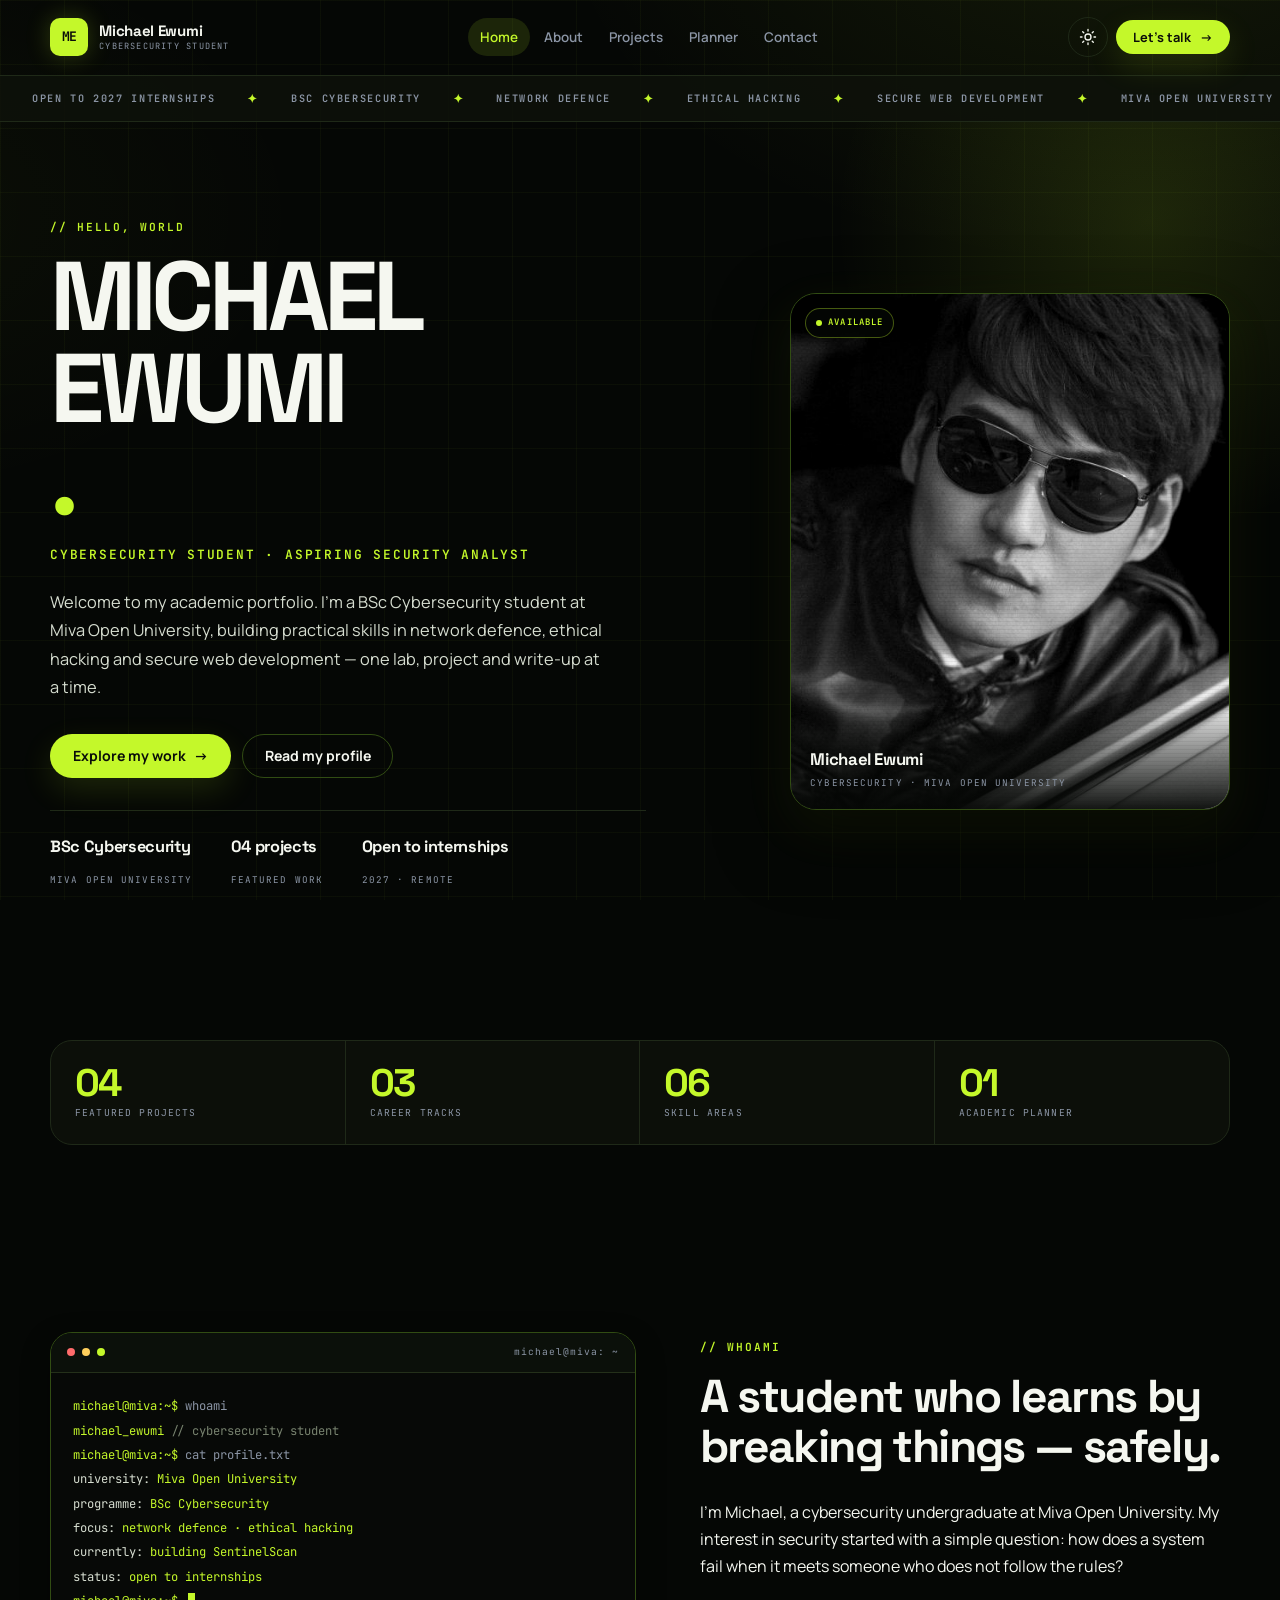
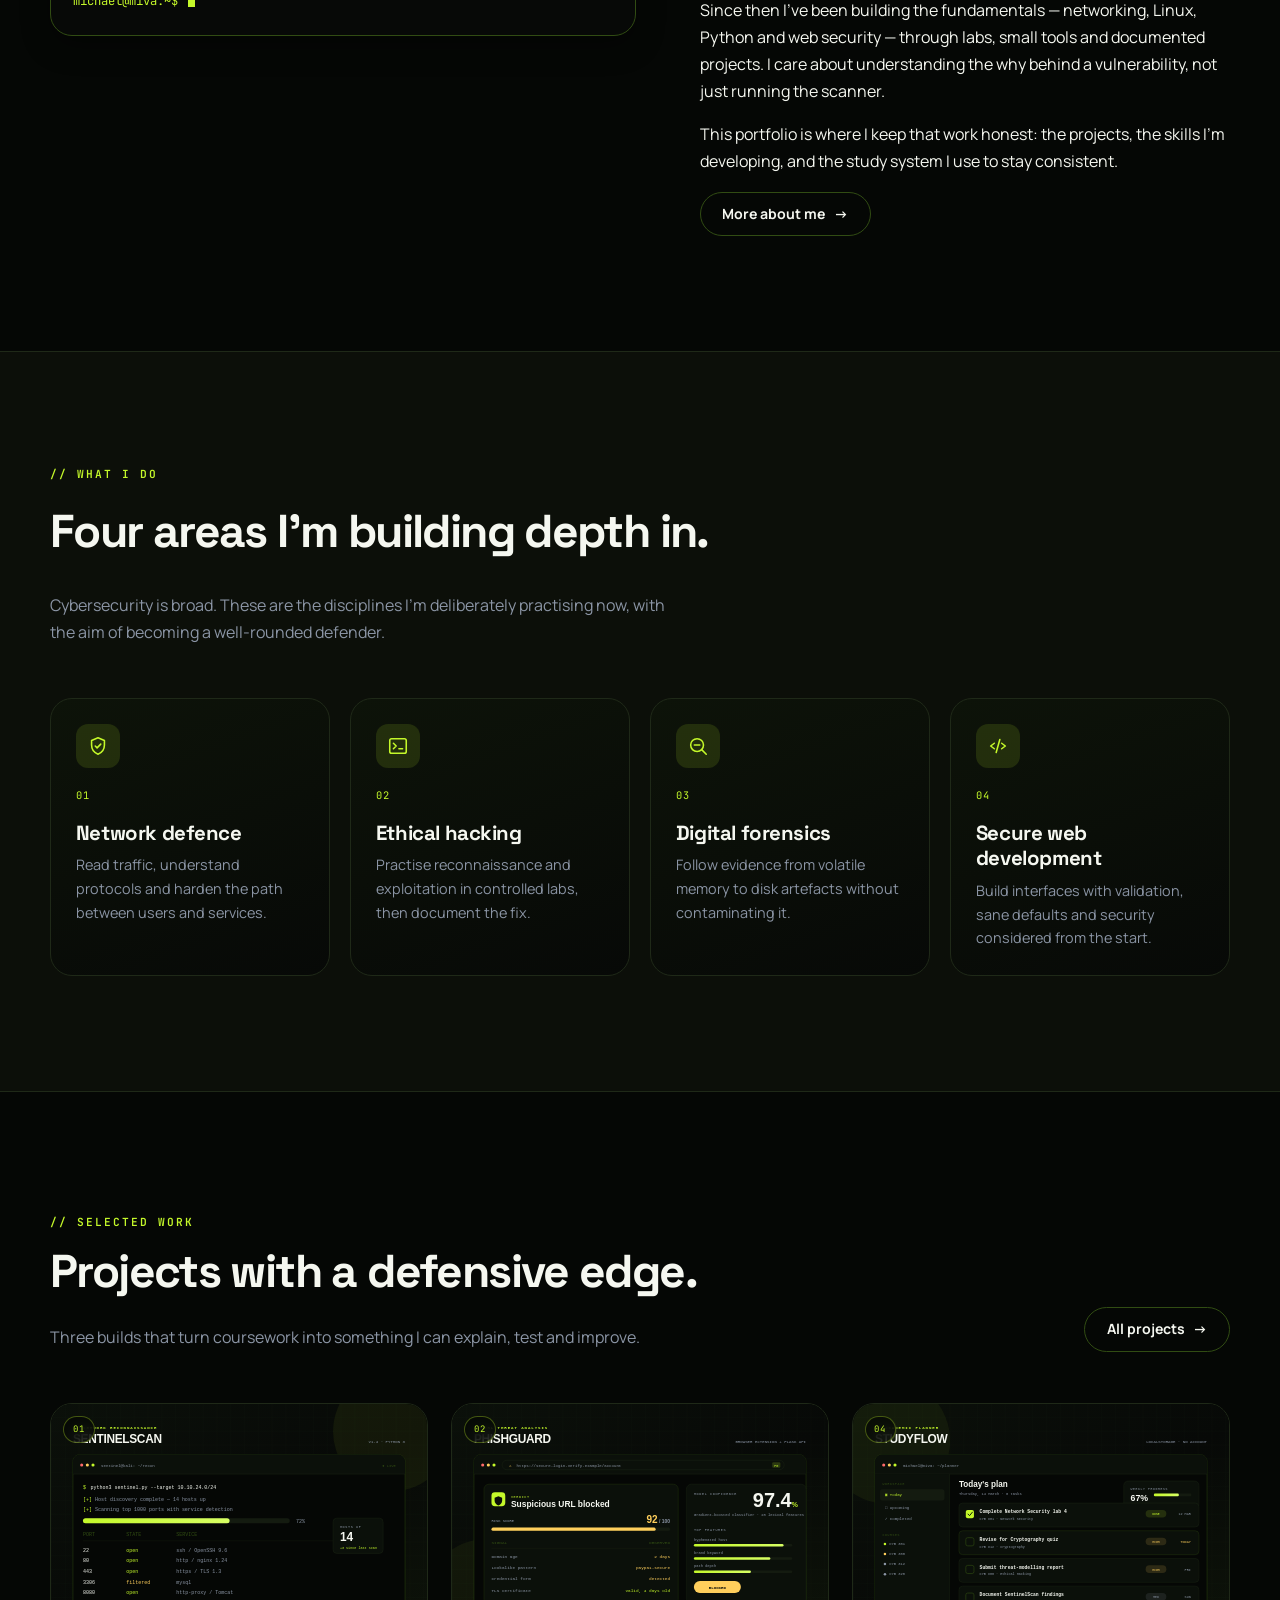
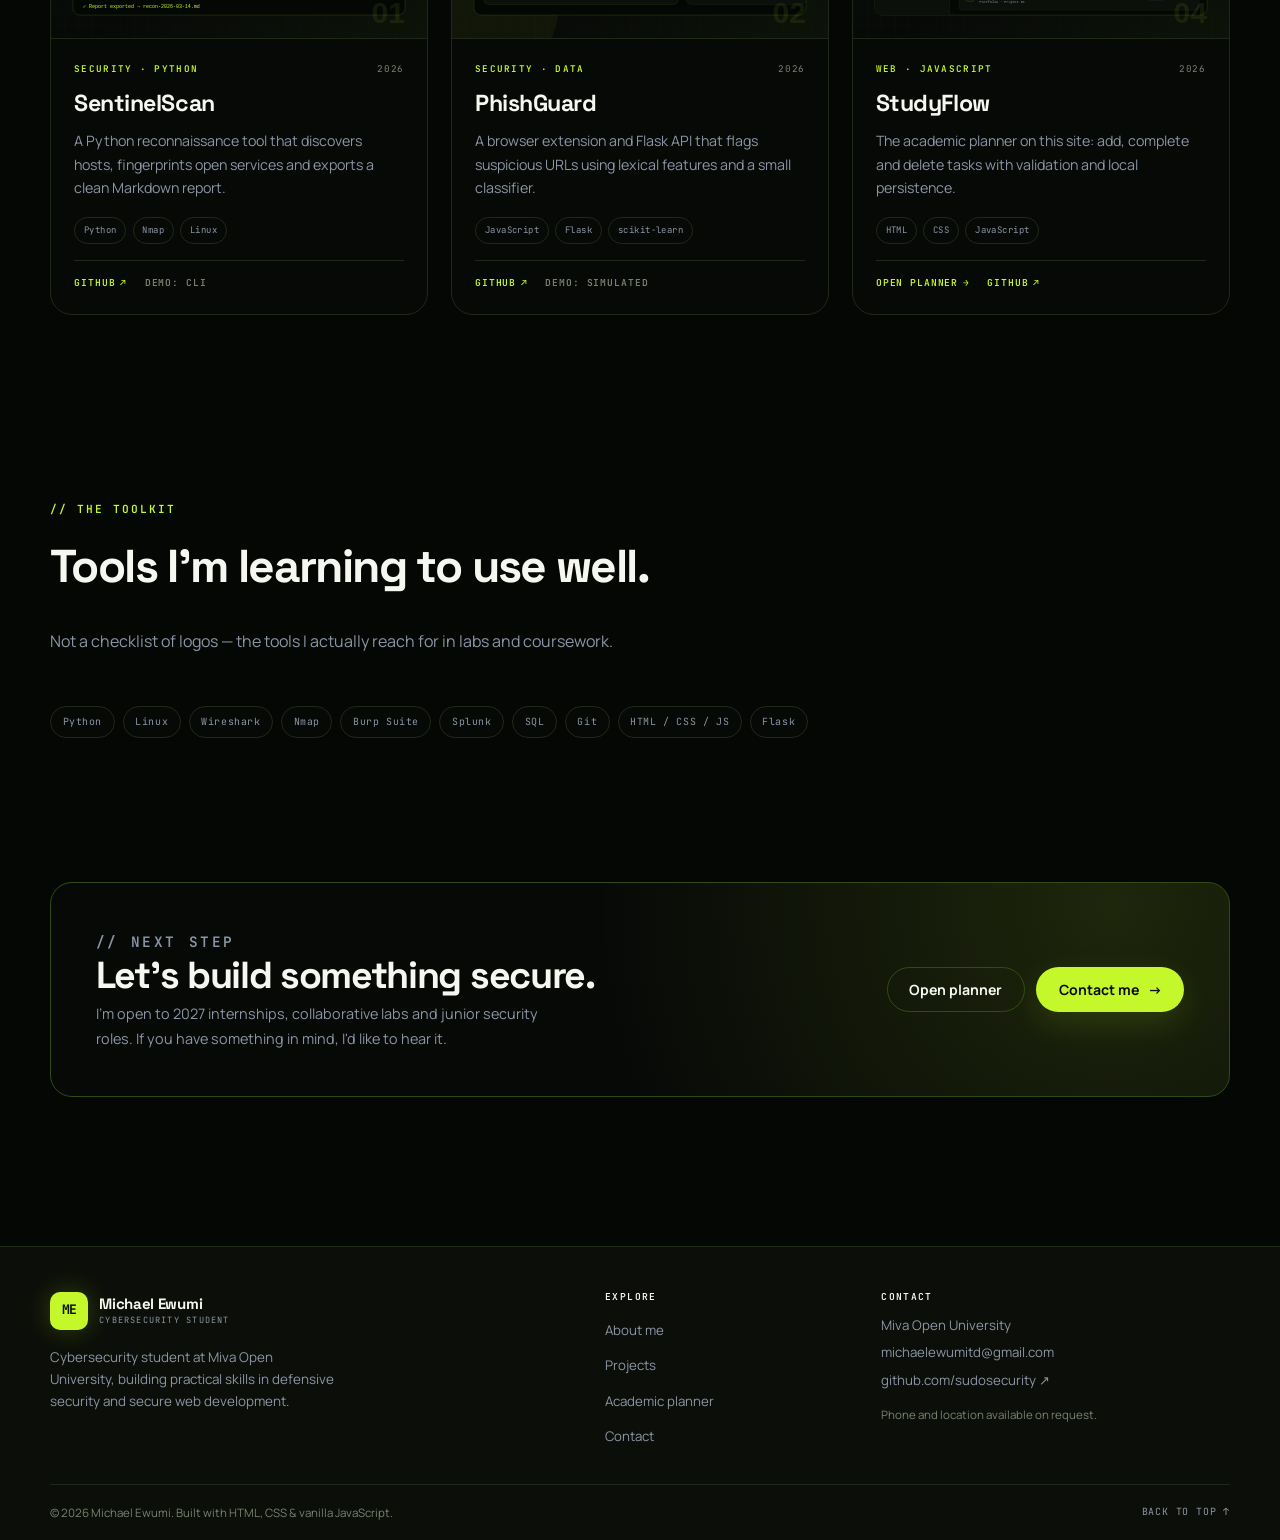
==== index.html @ c8c70665 "initial commit" ====
<!DOCTYPE html>
<html lang="en" data-theme="dark">
<head>
  <meta charset="utf-8">
  <meta name="viewport" content="width=device-width, initial-scale=1">
  <title>Michael Ewumi — Cybersecurity Student Portfolio</title>
  <meta name="description" content="The academic portfolio of Michael Ewumi, a BSc Cybersecurity student at Miva Open University. Projects, skills, an interactive study planner and contact details.">
  <meta name="author" content="Michael Ewumi">
  <meta name="theme-color" content="#050705">
  <link rel="icon" href="assets/img/favicon.svg" type="image/svg+xml">
  <link rel="preconnect" href="https://fonts.googleapis.com">
  <link rel="preconnect" href="https://fonts.gstatic.com" crossorigin>
  <link href="https://fonts.googleapis.com/css2?family=JetBrains+Mono:wght@400;600;700&amp;family=Manrope:wght@400;500;600;700&amp;family=Space+Grotesk:wght@500;600;700&amp;display=swap" rel="stylesheet">
  <link rel="stylesheet" href="css/styles.css?v=20261107">
  
  
  <script>
    (function () {
      try {
        var saved = localStorage.getItem("me-theme");
        document.documentElement.setAttribute("data-theme", saved === "light" ? "light" : "dark");
      } catch (error) {
        document.documentElement.setAttribute("data-theme", "dark");
      }
      document.documentElement.classList.add("js");
    })();
  </script>


</head>
<body>
  <a class="skip-link" href="#main">Skip to main content</a>

  <header class="site-header">
    <div class="container nav">
      <a class="brand" href="index.html" >
        <span class="brand-mark" aria-hidden="true">ME</span>
        <span class="brand-copy">
          <span class="brand-name">Michael Ewumi</span>
          <span class="brand-role">Cybersecurity Student</span>
        </span>
      </a>

      <nav aria-label="Primary">
        <ul class="nav-links" id="site-menu" data-nav-menu>
          <li><a class="nav-link" href="index.html" aria-current="page">Home</a></li>
          <li><a class="nav-link" href="about.html">About</a></li>
          <li><a class="nav-link" href="projects.html">Projects</a></li>
          <li><a class="nav-link" href="planner.html">Planner</a></li>
          <li><a class="nav-link" href="contact.html">Contact</a></li>
        </ul>
      </nav>

      <div class="nav-actions">
        <button class="icon-btn theme-toggle" type="button" data-theme-toggle aria-label="Switch to light theme" aria-pressed="true" title="Switch theme">
          <svg class="icon-sun" viewBox="0 0 24 24" fill="none" stroke="currentColor" stroke-width="1.8" stroke-linecap="round" aria-hidden="true">
            <circle cx="12" cy="12" r="4"></circle>
            <path d="M12 2v2M12 20v2M4.93 4.93l1.41 1.41M17.66 17.66l1.41 1.41M2 12h2M20 12h2M6.34 17.66l-1.41 1.41M19.07 4.93l-1.41 1.41"></path>
          </svg>
          <svg class="icon-moon" viewBox="0 0 24 24" fill="none" stroke="currentColor" stroke-width="1.8" stroke-linecap="round" stroke-linejoin="round" aria-hidden="true">
            <path d="M21 12.8A9 9 0 1 1 11.2 3 7 7 0 0 0 21 12.8z"></path>
          </svg>
        </button>
        <a class="btn btn-primary btn--sm nav-cta" href="contact.html">Let's talk <span class="btn-arrow" aria-hidden="true">→</span></a>
        <button class="icon-btn nav-toggle" type="button" data-nav-toggle aria-expanded="false" aria-controls="site-menu" aria-label="Open menu">
          <span class="hamburger" aria-hidden="true"><span></span><span></span><span></span></span>
        </button>
      </div>
    </div>
  </header>

  <div class="marquee" aria-hidden="true">
    <div class="marquee-track">
      <div class="marquee-group">
        <span class="marquee-item">Open to 2027 internships</span>
        <span class="marquee-item">BSc Cybersecurity</span>
        <span class="marquee-item">Network defence</span>
        <span class="marquee-item">Ethical hacking</span>
        <span class="marquee-item">Secure web development</span>
        <span class="marquee-item">Miva Open University</span>
      </div>
      <div class="marquee-group">
        <span class="marquee-item">Open to 2027 internships</span>
        <span class="marquee-item">BSc Cybersecurity</span>
        <span class="marquee-item">Network defence</span>
        <span class="marquee-item">Ethical hacking</span>
        <span class="marquee-item">Secure web development</span>
        <span class="marquee-item">Miva Open University</span>
      </div>
    </div>
  </div>

  <main id="main">
    <section class="hero" aria-labelledby="hero-title">
      <div class="container hero-grid">
        <div class="hero-copy" data-reveal>
          <p class="eyebrow">// HELLO, WORLD</p>
          <h1 class="hero-title" id="hero-title">
            <span>Michael</span>
            <span>Ewumi<span class="accent">.</span></span>
          </h1>
          <p class="hero-role">Cybersecurity student · Aspiring security analyst</p>
          <p class="lead">Welcome to my academic portfolio. I'm a BSc Cybersecurity student at Miva Open University, building practical skills in network defence, ethical hacking and secure web development — one lab, project and write-up at a time.</p>
          <div class="hero-actions">
            <a class="btn btn-primary" href="projects.html">Explore my work <span class="btn-arrow" aria-hidden="true">→</span></a>
            <a class="btn btn-ghost" href="about.html">Read my profile</a>
          </div>
          <div class="hero-meta" aria-label="Portfolio highlights">
            <div class="stat">
              <strong>BSc Cybersecurity</strong>
              <span>Miva Open University</span>
            </div>
            <div class="stat">
              <strong>04 projects</strong>
              <span>Featured work</span>
            </div>
            <div class="stat">
              <strong>Open to internships</strong>
              <span>2027 · Remote</span>
            </div>
          </div>
        </div>

        <div class="hero-visual" data-reveal data-delay="1">
          <div class="portrait-card">
            <div class="portrait-top">
              <span class="portrait-tag"><span class="status-dot" aria-hidden="true"></span> Available</span>
            </div>
            <img class="portrait-img" src="assets/img/portrait.jpg" alt="Placeholder portrait for Michael Ewumi. Replace this image with your own photograph." width="800" height="940">
            <div class="portrait-caption">
              <strong>Michael Ewumi</strong>
              <span>Cybersecurity · Miva Open University</span>
            </div>
          </div>
        </div>
      </div>
    </section>

    <section class="section section--tight" aria-label="Portfolio at a glance">
      <div class="container">
        <div class="stat-strip" data-reveal>
          <div class="stat-item">
            <span class="stat-value">04</span>
            <span class="stat-label">Featured projects</span>
          </div>
          <div class="stat-item">
            <span class="stat-value">03</span>
            <span class="stat-label">Career tracks</span>
          </div>
          <div class="stat-item">
            <span class="stat-value">06</span>
            <span class="stat-label">Skill areas</span>
          </div>
          <div class="stat-item">
            <span class="stat-value">01</span>
            <span class="stat-label">Academic planner</span>
          </div>
        </div>
      </div>
    </section>

    <section class="section" aria-labelledby="who-title">
      <div class="container about-grid">
        <div class="terminal" data-reveal>
          <div class="terminal-bar">
            <span class="terminal-dot" aria-hidden="true"></span>
            <span class="terminal-dot" aria-hidden="true"></span>
            <span class="terminal-dot" aria-hidden="true"></span>
            <span class="terminal-title">michael@miva: ~</span>
          </div>
          <div class="terminal-body">
            <p class="terminal-line"><span class="prompt">michael@miva:~$</span> whoami</p>
            <p class="terminal-line"><span class="value">michael_ewumi</span> <span class="dim">// cybersecurity student</span></p>
            <p class="terminal-line"><span class="prompt">michael@miva:~$</span> cat profile.txt</p>
            <p class="terminal-line"><span class="key">university:</span> <span class="value">Miva Open University</span></p>
            <p class="terminal-line"><span class="key">programme:</span> <span class="value">BSc Cybersecurity</span></p>
            <p class="terminal-line"><span class="key">focus:</span> <span class="value">network defence · ethical hacking</span></p>
            <p class="terminal-line"><span class="key">currently:</span> <span class="value">building SentinelScan</span></p>
            <p class="terminal-line"><span class="key">status:</span> <span class="value">open to internships</span></p>
            <p class="terminal-line"><span class="prompt">michael@miva:~$</span> <span class="cursor" aria-hidden="true"></span></p>
          </div>
        </div>

        <div data-reveal data-delay="1">
          <p class="eyebrow">// WHOAMI</p>
          <h2 id="who-title">A student who learns by breaking things — safely.</h2>
          <p>I'm Michael, a cybersecurity undergraduate at Miva Open University. My interest in security started with a simple question: how does a system fail when it meets someone who does not follow the rules?</p>
          <p>Since then I've been building the fundamentals — networking, Linux, Python and web security — through labs, small tools and documented projects. I care about understanding the why behind a vulnerability, not just running the scanner.</p>
          <p>This portfolio is where I keep that work honest: the projects, the skills I'm developing, and the study system I use to stay consistent.</p>
          <a class="btn btn-ghost" href="about.html">More about me <span class="btn-arrow" aria-hidden="true">→</span></a>
        </div>
      </div>
    </section>

    <section class="section section--soft" aria-labelledby="focus-title">
      <div class="container">
        <div class="section-head" data-reveal>
          <p class="eyebrow">// WHAT I DO</p>
          <h2 id="focus-title">Four areas I'm building depth in.</h2>
          <p>Cybersecurity is broad. These are the disciplines I'm deliberately practising now, with the aim of becoming a well-rounded defender.</p>
        </div>

        <div class="grid grid-4">
          <article class="card card--hover" data-reveal>
            <div class="card-icon" aria-hidden="true">
              <svg viewBox="0 0 24 24" fill="none" stroke="currentColor" stroke-width="1.7" stroke-linecap="round" stroke-linejoin="round">
                <path d="M12 3l7 3v5c0 4.4-2.9 8.4-7 10-4.1-1.6-7-5.6-7-10V6z"></path>
                <path d="M9 12l2 2 4-4"></path>
              </svg>
            </div>
            <span class="card-num">01</span>
            <h3>Network defence</h3>
            <p>Read traffic, understand protocols and harden the path between users and services.</p>
          </article>

          <article class="card card--hover" data-reveal data-delay="1">
            <div class="card-icon" aria-hidden="true">
              <svg viewBox="0 0 24 24" fill="none" stroke="currentColor" stroke-width="1.7" stroke-linecap="round" stroke-linejoin="round">
                <rect x="3" y="4" width="18" height="16" rx="2"></rect>
                <path d="M7 9l3 3-3 3M13 15h4"></path>
              </svg>
            </div>
            <span class="card-num">02</span>
            <h3>Ethical hacking</h3>
            <p>Practise reconnaissance and exploitation in controlled labs, then document the fix.</p>
          </article>

          <article class="card card--hover" data-reveal data-delay="2">
            <div class="card-icon" aria-hidden="true">
              <svg viewBox="0 0 24 24" fill="none" stroke="currentColor" stroke-width="1.7" stroke-linecap="round" stroke-linejoin="round">
                <circle cx="11" cy="11" r="7"></circle>
                <path d="M16 16l5 5M8 11h6"></path>
              </svg>
            </div>
            <span class="card-num">03</span>
            <h3>Digital forensics</h3>
            <p>Follow evidence from volatile memory to disk artefacts without contaminating it.</p>
          </article>

          <article class="card card--hover" data-reveal data-delay="3">
            <div class="card-icon" aria-hidden="true">
              <svg viewBox="0 0 24 24" fill="none" stroke="currentColor" stroke-width="1.7" stroke-linecap="round" stroke-linejoin="round">
                <path d="M8 9l-4 3 4 3M16 9l4 3-4 3M14 5l-4 14"></path>
              </svg>
            </div>
            <span class="card-num">04</span>
            <h3>Secure web development</h3>
            <p>Build interfaces with validation, sane defaults and security considered from the start.</p>
          </article>
        </div>
      </div>
    </section>

    <section class="section" aria-labelledby="featured-title">
      <div class="container">
        <div class="section-head section-head--row" data-reveal>
          <div>
            <p class="eyebrow">// SELECTED WORK</p>
            <h2 id="featured-title">Projects with a defensive edge.</h2>
            <p>Three builds that turn coursework into something I can explain, test and improve.</p>
          </div>
          <a class="btn btn-ghost" href="projects.html">All projects <span class="btn-arrow" aria-hidden="true">→</span></a>
        </div>

        <div class="projects-grid projects-grid--3">
          <article class="project-card" data-reveal>
            <div class="project-cover">
              <span class="project-index">01</span>
              <img src="assets/img/project-sentinel.svg" alt="Terminal window from SentinelScan showing open ports and services." width="1200" height="750" loading="lazy">
            </div>
            <div class="project-body">
              <div class="project-top">
                <span class="project-category">Security · Python</span>
                <span class="project-year">2026</span>
              </div>
              <h3 class="project-title">SentinelScan</h3>
              <p class="project-desc">A Python reconnaissance tool that discovers hosts, fingerprints open services and exports a clean Markdown report.</p>
              <div class="project-tech">
                <span class="tech">Python</span>
                <span class="tech">Nmap</span>
                <span class="tech">Linux</span>
              </div>
              <div class="project-links">
                <a href="https://github.com/sudosecurity" target="_blank" rel="noopener">GitHub <span aria-hidden="true">↗</span></a>
                <span class="link-disabled">Demo: CLI</span>
              </div>
            </div>
          </article>

          <article class="project-card" data-reveal data-delay="1">
            <div class="project-cover">
              <span class="project-index">02</span>
              <img src="assets/img/project-phishguard.svg" alt="PhishGuard browser warning showing a blocked URL and a risk score of 92 out of 100." width="1200" height="750" loading="lazy">
            </div>
            <div class="project-body">
              <div class="project-top">
                <span class="project-category">Security · Data</span>
                <span class="project-year">2026</span>
              </div>
              <h3 class="project-title">PhishGuard</h3>
              <p class="project-desc">A browser extension and Flask API that flags suspicious URLs using lexical features and a small classifier.</p>
              <div class="project-tech">
                <span class="tech">JavaScript</span>
                <span class="tech">Flask</span>
                <span class="tech">scikit-learn</span>
              </div>
              <div class="project-links">
                <a href="https://github.com/sudosecurity" target="_blank" rel="noopener">GitHub <span aria-hidden="true">↗</span></a>
                <span class="link-disabled">Demo: simulated</span>
              </div>
            </div>
          </article>

          <article class="project-card" data-reveal data-delay="2">
            <div class="project-cover">
              <span class="project-index">04</span>
              <img src="assets/img/project-studyflow.svg" alt="StudyFlow planner showing active tasks, due dates and a weekly progress bar." width="1200" height="750" loading="lazy">
            </div>
            <div class="project-body">
              <div class="project-top">
                <span class="project-category">Web · JavaScript</span>
                <span class="project-year">2026</span>
              </div>
              <h3 class="project-title">StudyFlow</h3>
              <p class="project-desc">The academic planner on this site: add, complete and delete tasks with validation and local persistence.</p>
              <div class="project-tech">
                <span class="tech">HTML</span>
                <span class="tech">CSS</span>
                <span class="tech">JavaScript</span>
              </div>
              <div class="project-links">
                <a href="planner.html">Open planner <span aria-hidden="true">→</span></a>
                <a href="https://github.com/sudosecurity" target="_blank" rel="noopener">GitHub <span aria-hidden="true">↗</span></a>
              </div>
            </div>
          </article>
        </div>
      </div>
    </section>

    <section class="section section--tight" aria-labelledby="toolkit-title">
      <div class="container">
        <div class="section-head" data-reveal>
          <p class="eyebrow">// THE TOOLKIT</p>
          <h2 id="toolkit-title">Tools I'm learning to use well.</h2>
          <p>Not a checklist of logos — the tools I actually reach for in labs and coursework.</p>
        </div>
        <div class="tool-cloud" data-reveal>
          <span class="tool-chip">Python</span>
          <span class="tool-chip">Linux</span>
          <span class="tool-chip">Wireshark</span>
          <span class="tool-chip">Nmap</span>
          <span class="tool-chip">Burp Suite</span>
          <span class="tool-chip">Splunk</span>
          <span class="tool-chip">SQL</span>
          <span class="tool-chip">Git</span>
          <span class="tool-chip">HTML / CSS / JS</span>
          <span class="tool-chip">Flask</span>
        </div>
      </div>
    </section>

    <section class="section section--tight" aria-labelledby="next-title">
      <div class="container">
        <div class="cta-band" data-reveal>
          <div>
            <p class="eyebrow">// NEXT STEP</p>
            <h2 id="next-title">Let's build something secure.</h2>
            <p>I'm open to 2027 internships, collaborative labs and junior security roles. If you have something in mind, I'd like to hear it.</p>
          </div>
          <div class="cta-actions">
            <a class="btn btn-ghost" href="planner.html">Open planner</a>
            <a class="btn btn-primary" href="contact.html">Contact me <span class="btn-arrow" aria-hidden="true">→</span></a>
          </div>
        </div>
      </div>
    </section>
  </main>

  <footer class="site-footer">
    <div class="container">
      <div class="footer-main">
        <div class="footer-brand">
          <a class="brand" href="index.html" >
            <span class="brand-mark" aria-hidden="true">ME</span>
            <span class="brand-copy">
              <span class="brand-name">Michael Ewumi</span>
              <span class="brand-role">Cybersecurity Student</span>
            </span>
          </a>
          <p>Cybersecurity student at Miva Open University, building practical skills in defensive security and secure web development.</p>
        </div>

        <div class="footer-col">
          <h2>Explore</h2>
          <ul class="footer-links">
            <li><a href="about.html">About me</a></li>
            <li><a href="projects.html">Projects</a></li>
            <li><a href="planner.html">Academic planner</a></li>
            <li><a href="contact.html">Contact</a></li>
          </ul>
        </div>

        <div class="footer-col">
          <h2>Contact</h2>
          <address>
            <span>Miva Open University</span>
            <a href="mailto:michaelewumitd@gmail.com">michaelewumitd@gmail.com</a>
            <a href="https://github.com/sudosecurity" target="_blank" rel="noopener">github.com/sudosecurity <span aria-hidden="true">↗</span></a>
          </address>
          <p class="footer-note">Phone and location available on request.</p>
        </div>
      </div>

      <div class="footer-bottom">
        <p>© <span data-year>2026</span> Michael Ewumi. Built with HTML, CSS &amp; vanilla JavaScript.</p>
        <a class="to-top" href="#main">Back to top <span aria-hidden="true">↑</span></a>
      </div>
    </div>
  </footer>

  <script src="js/main.js?v=20261107"></script>
</body>
</html>
---- css/styles.css ----
/* ==========================================================================
   Michael Ewumi — student portfolio
   Design language: near-black canvas, lime accent, mono labels, terminal panels
   ========================================================================== */

/* ---------- 1. Tokens ---------- */
:root {
  color-scheme: dark;

  --bg: #050705;
  --bg-elevated: #0a0d09;
  --surface: #0b100a;
  --surface-2: rgba(14, 18, 10, 0.82);
  --panel: #070907;
  --panel-2: #0d1309;

  --text: #f5f7f0;
  --text-soft: #d6ddd0;
  --muted: #8b95a5;
  --muted-2: #78836f;

  --accent: #c4f82a;
  --accent-strong: #d7ff64;
  --accent-fill: #c4f82a;
  --accent-fill-hover: #d7ff64;
  --accent-ink: #0a0d09;
  --accent-soft: rgba(196, 248, 42, 0.12);
  --accent-line: rgba(196, 248, 42, 0.32);

  --border: #1f2918;
  --border-strong: #314c13;
  --danger: #ff7a70;
  --danger-soft: rgba(255, 122, 112, 0.1);
  --warning: #ffcf5c;
  --warning-soft: rgba(255, 207, 92, 0.12);

  --header-bg: rgba(5, 7, 5, 0.84);
  --grid-line: rgba(196, 248, 42, 0.035);
  --glow-one: rgba(196, 248, 42, 0.08);
  --glow-two: rgba(196, 248, 42, 0.035);

  --shadow-sm: 0 10px 28px rgba(0, 0, 0, 0.35);
  --shadow: 0 26px 70px rgba(0, 0, 0, 0.5);
  --shadow-accent: 0 18px 50px rgba(196, 248, 42, 0.08);

  --radius: 22px;
  --radius-sm: 12px;
  --radius-xs: 8px;

  --container: 1180px;
  --font-display: "Space Grotesk", "Segoe UI", Arial, sans-serif;
  --font-body: "Manrope", "Segoe UI", Arial, sans-serif;
  --font-mono: "JetBrains Mono", "Courier New", monospace;

  --ease: cubic-bezier(0.2, 0.7, 0.2, 1);
  --header-h: 74px;
}

html[data-theme="light"] {
  color-scheme: light;

  --bg: #f3f5ec;
  --bg-elevated: #ffffff;
  --surface: #ffffff;
  --surface-2: #eef1e4;
  --panel: #ffffff;
  --panel-2: #f7f8f1;

  --text: #0b0f08;
  --text-soft: #28331f;
  --muted: #596451;
  --muted-2: #636e5b;

  --accent: #3f5d00;
  --accent-strong: #2f4700;
  --accent-fill: #c4f82a;
  --accent-fill-hover: #b5ea1b;
  --accent-ink: #0a0d09;
  --accent-soft: rgba(63, 93, 0, 0.09);
  --accent-line: rgba(63, 93, 0, 0.28);

  --border: #d9dfcc;
  --border-strong: #b5c295;
  --danger: #b42318;
  --danger-soft: rgba(180, 35, 24, 0.07);
  --warning: #8a5a00;
  --warning-soft: rgba(138, 90, 0, 0.1);

  --header-bg: rgba(243, 245, 236, 0.86);
  --grid-line: rgba(63, 93, 0, 0.045);
  --glow-one: rgba(63, 93, 0, 0.07);
  --glow-two: rgba(63, 93, 0, 0.03);

  --shadow-sm: 0 10px 28px rgba(25, 35, 15, 0.08);
  --shadow: 0 26px 70px rgba(25, 35, 15, 0.12);
  --shadow-accent: 0 18px 50px rgba(63, 93, 0, 0.08);
}

/* ---------- 2. Base ---------- */
*,
*::before,
*::after {
  box-sizing: border-box;
}

html {
  scroll-behavior: smooth;
  scroll-padding-top: calc(var(--header-h) + 16px);
}

body {
  margin: 0;
  min-height: 100vh;
  color: var(--text);
  background-color: var(--bg);
  background-image:
    radial-gradient(58rem 38rem at 88% -12%, var(--glow-one), transparent 62%),
    radial-gradient(48rem 30rem at -12% 24%, var(--glow-two), transparent 60%),
    linear-gradient(var(--grid-line) 1px, transparent 1px),
    linear-gradient(90deg, var(--grid-line) 1px, transparent 1px);
  background-size: auto, auto, 64px 64px, 64px 64px;
  background-attachment: fixed;
  font-family: var(--font-body);
  font-size: 1rem;
  line-height: 1.7;
  -webkit-font-smoothing: antialiased;
  text-rendering: optimizeLegibility;
  overflow-x: hidden;
}

body.menu-open {
  overflow: hidden;
}

img,
svg,
audio,
video {
  max-width: 100%;
}

img {
  height: auto;
}

h1,
h2,
h3,
h4 {
  margin: 0 0 0.6em;
  font-family: var(--font-display);
  font-weight: 700;
  line-height: 1.08;
  letter-spacing: -0.035em;
  color: var(--text);
  text-wrap: balance;
}

h1 {
  font-size: clamp(2.6rem, 5.6vw, 4.4rem);
}

h2 {
  font-size: clamp(1.9rem, 3.6vw, 3rem);
}

h3 {
  font-size: clamp(1.12rem, 1.6vw, 1.35rem);
  line-height: 1.25;
  letter-spacing: -0.02em;
}

p {
  margin: 0 0 1rem;
}

p:last-child {
  margin-bottom: 0;
}

a {
  color: inherit;
  text-decoration: none;
  transition: color 0.2s ease, border-color 0.2s ease, background-color 0.2s ease;
}

a:hover {
  color: var(--accent);
}

ul,
ol {
  margin: 0 0 1rem;
  padding-left: 1.2rem;
}

li {
  margin-bottom: 0.35rem;
}

strong {
  color: var(--text);
  font-weight: 700;
}

::selection {
  background: var(--accent-fill);
  color: var(--accent-ink);
}

:focus-visible {
  outline: 2px solid var(--accent);
  outline-offset: 3px;
  border-radius: 4px;
}

[hidden] {
  display: none !important;
}

.sr-only {
  position: absolute !important;
  width: 1px;
  height: 1px;
  padding: 0;
  margin: -1px;
  overflow: hidden;
  clip: rect(0, 0, 0, 0);
  white-space: nowrap;
  border: 0;
}

.skip-link {
  position: fixed;
  top: 12px;
  left: 12px;
  z-index: 1000;
  padding: 0.7rem 1rem;
  border-radius: 999px;
  background: var(--accent-fill);
  color: var(--accent-ink);
  font-family: var(--font-mono);
  font-size: 0.75rem;
  font-weight: 600;
  transform: translateY(-160%);
  transition: transform 0.2s ease;
}

.skip-link:focus {
  transform: translateY(0);
  color: var(--accent-ink);
}

/* ---------- 3. Layout helpers ---------- */
.container {
  width: min(calc(100% - 48px), var(--container));
  margin-inline: auto;
}

.section {
  padding: clamp(4.5rem, 9vw, 8rem) 0;
  position: relative;
}

.section--tight {
  padding: clamp(3rem, 6vw, 4.5rem) 0;
}

.section--soft {
  background: var(--surface-2);
  border-block: 1px solid var(--border);
}

.grid {
  display: grid;
  gap: 1.25rem;
}

.grid-2 {
  grid-template-columns: repeat(2, minmax(0, 1fr));
}

.grid-3 {
  grid-template-columns: repeat(3, minmax(0, 1fr));
}

.grid-4 {
  grid-template-columns: repeat(4, minmax(0, 1fr));
}

.eyebrow {
  display: inline-block;
  margin: 0 0 1rem;
  font-family: var(--font-mono);
  font-size: 0.7rem;
  font-weight: 600;
  line-height: 1.4;
  letter-spacing: 0.18em;
  text-transform: uppercase;
  color: var(--accent);
}

.eyebrow--plain {
  color: var(--muted);
}

.lead {
  max-width: 68ch;
  margin: 0 0 1.5rem;
  color: var(--text-soft);
  font-size: clamp(1.02rem, 1.25vw, 1.16rem);
  line-height: 1.75;
}

.section-head {
  display: grid;
  gap: 0.5rem;
  max-width: 760px;
  margin-bottom: clamp(2.4rem, 4vw, 3.6rem);
}

.section-head p:not(.eyebrow) {
  max-width: 62ch;
  margin: 0;
  color: var(--muted);
}

.section-head--row {
  max-width: none;
  display: flex;
  flex-wrap: wrap;
  align-items: end;
  justify-content: space-between;
  gap: 1.5rem 2rem;
}

.section-head--row > div {
  max-width: 720px;
}

.section-head--row .btn {
  flex-shrink: 0;
}

/* ---------- 4. Buttons ---------- */
.btn {
  display: inline-flex;
  align-items: center;
  justify-content: center;
  gap: 0.55rem;
  padding: 0.88rem 1.35rem;
  border: 1px solid transparent;
  border-radius: 999px;
  font-family: var(--font-body);
  font-size: 0.88rem;
  font-weight: 700;
  line-height: 1;
  text-decoration: none;
  cursor: pointer;
  transition:
    transform 0.2s var(--ease),
    background-color 0.2s ease,
    border-color 0.2s ease,
    color 0.2s ease,
    box-shadow 0.2s ease;
}

.btn:hover {
  transform: translateY(-2px);
}

.btn-primary {
  background: var(--accent-fill);
  color: var(--accent-ink);
  box-shadow: 0 12px 32px rgba(196, 248, 42, 0.13);
}

.btn-primary:hover {
  background: var(--accent-fill-hover);
  color: var(--accent-ink);
  box-shadow: 0 16px 40px rgba(196, 248, 42, 0.2);
}

.btn-ghost {
  border-color: var(--border-strong);
  color: var(--text);
  background: transparent;
}

.btn-ghost:hover {
  border-color: var(--accent);
  color: var(--accent);
  background: var(--accent-soft);
}

.btn--sm {
  padding: 0.62rem 1rem;
  font-size: 0.8rem;
}

.btn-arrow {
  transition: transform 0.2s var(--ease);
}

.btn:hover .btn-arrow {
  transform: translateX(4px);
}

.text-btn {
  padding: 0;
  border: 0;
  background: none;
  color: var(--muted);
  font-family: var(--font-mono);
  font-size: 0.68rem;
  letter-spacing: 0.08em;
  text-transform: uppercase;
  cursor: pointer;
  transition: color 0.2s ease;
}

.text-btn:hover {
  color: var(--accent);
}

.text-btn:disabled {
  opacity: 0.4;
  cursor: not-allowed;
}

.icon-btn {
  display: inline-grid;
  place-items: center;
  width: 40px;
  height: 40px;
  padding: 0;
  border: 1px solid var(--border);
  border-radius: 999px;
  background: transparent;
  color: var(--text);
  cursor: pointer;
  transition: color 0.2s ease, border-color 0.2s ease, background-color 0.2s ease;
}

.icon-btn:hover {
  color: var(--accent);
  border-color: var(--border-strong);
  background: var(--accent-soft);
}

.icon-btn svg {
  width: 18px;
  height: 18px;
}

/* ---------- 5. Header & navigation ---------- */
.site-header {
  position: sticky;
  top: 0;
  z-index: 100;
  border-bottom: 1px solid transparent;
  transition: background-color 0.25s ease, border-color 0.25s ease, backdrop-filter 0.25s ease;
}

.site-header.is-scrolled {
  border-bottom-color: var(--border);
  background: var(--header-bg);
  -webkit-backdrop-filter: blur(18px);
  backdrop-filter: blur(18px);
}

.nav {
  display: flex;
  align-items: center;
  justify-content: space-between;
  gap: 1.5rem;
  min-height: var(--header-h);
}

.brand {
  display: inline-flex;
  align-items: center;
  gap: 0.7rem;
  flex-shrink: 0;
  color: var(--text);
}

.brand:hover {
  color: var(--text);
}

.brand-mark {
  display: grid;
  place-items: center;
  width: 38px;
  height: 38px;
  border-radius: 10px;
  background: var(--accent-fill);
  color: var(--accent-ink);
  font-family: var(--font-mono);
  font-size: 0.82rem;
  font-weight: 700;
  letter-spacing: -0.04em;
  box-shadow: 0 0 24px rgba(196, 248, 42, 0.22);
}

.brand-copy {
  display: grid;
  line-height: 1.05;
}

.brand-name {
  font-family: var(--font-display);
  font-size: 0.94rem;
  font-weight: 700;
  letter-spacing: -0.02em;
}

.brand-role {
  margin-top: 4px;
  font-family: var(--font-mono);
  font-size: 0.54rem;
  letter-spacing: 0.14em;
  text-transform: uppercase;
  color: var(--muted);
}

.nav-links {
  display: flex;
  align-items: center;
  gap: 2px;
  margin: 0;
  padding: 0;
  list-style: none;
}

.nav-links li {
  margin: 0;
}

.nav-link {
  display: block;
  padding: 8px 12px;
  border-radius: 999px;
  color: var(--muted);
  font-size: 0.84rem;
  font-weight: 600;
  white-space: nowrap;
}

.nav-link:hover {
  color: var(--text);
  background: var(--accent-soft);
}

.nav-link[aria-current="page"] {
  color: var(--accent);
  background: var(--accent-soft);
}

.nav-actions {
  display: flex;
  align-items: center;
  gap: 8px;
  flex-shrink: 0;
}

.theme-toggle .icon-sun,
.theme-toggle .icon-moon {
  display: none;
}

html[data-theme="dark"] .theme-toggle .icon-sun {
  display: block;
}

html[data-theme="light"] .theme-toggle .icon-moon {
  display: block;
}

.nav-toggle {
  display: none;
}

.hamburger {
  display: grid;
  gap: 4px;
  width: 18px;
}

.hamburger span {
  display: block;
  height: 2px;
  border-radius: 2px;
  background: currentColor;
  transition: transform 0.2s ease, opacity 0.2s ease;
}

.nav-toggle[aria-expanded="true"] .hamburger span:nth-child(1) {
  transform: translateY(6px) rotate(45deg);
}

.nav-toggle[aria-expanded="true"] .hamburger span:nth-child(2) {
  opacity: 0;
}

.nav-toggle[aria-expanded="true"] .hamburger span:nth-child(3) {
  transform: translateY(-6px) rotate(-45deg);
}

/* ---------- 6. Hero ---------- */
.hero {
  position: relative;
  overflow: hidden;
  padding: clamp(3.5rem, 7vw, 6.5rem) 0 clamp(3rem, 6vw, 5rem);
}

.hero::after {
  content: "";
  position: absolute;
  top: -28%;
  right: -16%;
  width: 42rem;
  height: 42rem;
  border-radius: 50%;
  background: radial-gradient(circle, var(--accent-soft), transparent 66%);
  pointer-events: none;
}

.hero-grid {
  position: relative;
  z-index: 1;
  display: grid;
  grid-template-columns: minmax(0, 1.08fr) minmax(340px, 0.92fr);
  gap: clamp(2rem, 6vw, 5rem);
  align-items: center;
}

.hero-copy {
  max-width: 720px;
}

.hero-title {
  margin: 0 0 1.1rem;
  font-size: clamp(3.3rem, 8vw, 6.1rem);
  font-weight: 700;
  line-height: 0.94;
  letter-spacing: -0.055em;
  text-transform: uppercase;
}

.hero-title span {
  display: block;
}

.hero-title .accent {
  color: var(--accent);
}

.hero-role {
  margin: 0 0 1.35rem;
  font-family: var(--font-mono);
  font-size: clamp(0.76rem, 1vw, 0.88rem);
  font-weight: 600;
  letter-spacing: 0.14em;
  line-height: 1.7;
  text-transform: uppercase;
  color: var(--accent);
}

.hero-copy .lead {
  max-width: 56ch;
  margin-bottom: 2rem;
}

.hero-actions {
  display: flex;
  flex-wrap: wrap;
  gap: 0.7rem;
  margin-bottom: 2rem;
}

.hero-meta {
  display: flex;
  flex-wrap: wrap;
  gap: 1.4rem 2.4rem;
  padding-top: 1.4rem;
  border-top: 1px solid var(--border);
}

.hero-meta .stat strong {
  display: block;
  margin-bottom: 0.2rem;
  font-family: var(--font-display);
  font-size: 1.02rem;
  letter-spacing: -0.02em;
  color: var(--text);
}

.hero-meta .stat span {
  font-family: var(--font-mono);
  font-size: 0.58rem;
  letter-spacing: 0.12em;
  text-transform: uppercase;
  color: var(--muted);
}

/* Portrait */
.hero-visual {
  position: relative;
  width: 100%;
  max-width: 440px;
  justify-self: end;
}

.portrait-card {
  position: relative;
  overflow: hidden;
  border: 1px solid var(--border-strong);
  border-radius: 26px;
  background: #070907;
  box-shadow: var(--shadow), var(--shadow-accent);
}

.portrait-card::after {
  content: "";
  position: absolute;
  inset: 0;
  z-index: 1;
  pointer-events: none;
  background: repeating-linear-gradient(
    0deg,
    transparent 0 3px,
    rgba(0, 0, 0, 0.1) 3px 4px
  );
  opacity: 0.55;
}

.portrait-img {
  display: block;
  width: 100%;
  aspect-ratio: 4 / 4.7;
  object-fit: cover;
  filter: grayscale(1) contrast(1.06);
}

.portrait-top {
  position: absolute;
  top: 14px;
  right: 14px;
  left: 14px;
  z-index: 2;
  display: flex;
  align-items: center;
  justify-content: space-between;
  gap: 0.5rem;
}

.portrait-tag {
  display: inline-flex;
  align-items: center;
  gap: 0.4rem;
  padding: 0.38rem 0.62rem;
  border: 1px solid rgba(196, 248, 42, 0.35);
  border-radius: 999px;
  background: rgba(5, 7, 5, 0.74);
  -webkit-backdrop-filter: blur(8px);
  backdrop-filter: blur(8px);
  font-family: var(--font-mono);
  font-size: 0.56rem;
  font-weight: 600;
  letter-spacing: 0.12em;
  text-transform: uppercase;
  color: #c4f82a;
}

.status-dot {
  width: 6px;
  height: 6px;
  border-radius: 50%;
  background: #c4f82a;
  box-shadow: 0 0 0 0 rgba(196, 248, 42, 0.55);
  animation: pulse 2.2s ease-out infinite;
}

.portrait-caption {
  position: absolute;
  right: 0;
  bottom: 0;
  left: 0;
  z-index: 2;
  padding: 3rem 1.2rem 1.1rem;
  background: linear-gradient(transparent, rgba(5, 7, 5, 0.94));
  color: #f5f7f0;
}

.portrait-caption strong {
  display: block;
  color: #f5f7f0;
  font-family: var(--font-display);
  font-size: 1.05rem;
  letter-spacing: -0.02em;
}

.portrait-caption span {
  display: block;
  margin-top: 2px;
  font-family: var(--font-mono);
  font-size: 0.58rem;
  letter-spacing: 0.12em;
  text-transform: uppercase;
  color: #8b95a5;
}

.portrait-note {
  position: absolute;
  right: 14px;
  bottom: 14px;
  z-index: 3;
  padding: 0.35rem 0.55rem;
  border: 1px solid rgba(255, 255, 255, 0.16);
  border-radius: 999px;
  background: rgba(5, 7, 5, 0.72);
  font-family: var(--font-mono);
  font-size: 0.5rem;
  letter-spacing: 0.08em;
  text-transform: uppercase;
  color: #8b95a5;
}

/* ---------- 7. Marquee ---------- */
.marquee {
  overflow: hidden;
  border-block: 1px solid var(--border);
  background: var(--surface-2);
}

.marquee-track {
  display: flex;
  width: max-content;
  animation: marquee 34s linear infinite;
}

.marquee:hover .marquee-track {
  animation-play-state: paused;
}

.marquee-group {
  display: flex;
  align-items: center;
  padding: 0.8rem 0;
}

.marquee-item {
  display: inline-flex;
  align-items: center;
  gap: 2rem;
  padding-left: 2rem;
  font-family: var(--font-mono);
  font-size: 0.64rem;
  font-weight: 600;
  letter-spacing: 0.16em;
  text-transform: uppercase;
  color: var(--muted);
  white-space: nowrap;
}

.marquee-item::after {
  content: "✦";
  color: var(--accent);
  font-size: 0.72rem;
}

/* ---------- 8. Stat strip ---------- */
.stat-strip {
  display: grid;
  grid-template-columns: repeat(4, minmax(0, 1fr));
  overflow: hidden;
  border: 1px solid var(--border);
  border-radius: var(--radius);
  background: var(--surface-2);
}

.stat-item {
  padding: 1.4rem 1.5rem;
  border-right: 1px solid var(--border);
}

.stat-item:last-child {
  border-right: 0;
}

.stat-value {
  display: block;
  margin-bottom: 0.2rem;
  font-family: var(--font-display);
  font-size: clamp(1.7rem, 3vw, 2.5rem);
  font-weight: 700;
  line-height: 1;
  letter-spacing: -0.04em;
  color: var(--accent);
}

.stat-label {
  display: block;
  font-family: var(--font-mono);
  font-size: 0.6rem;
  letter-spacing: 0.12em;
  text-transform: uppercase;
  color: var(--muted);
}

/* ---------- 9. Cards ---------- */
.card {
  padding: 1.55rem;
  border: 1px solid var(--border);
  border-radius: var(--radius);
  background: linear-gradient(160deg, var(--panel-2), var(--panel));
  transition: transform 0.25s var(--ease), border-color 0.25s ease, box-shadow 0.25s ease;
}

.card--hover:hover {
  transform: translateY(-4px);
  border-color: var(--border-strong);
  box-shadow: var(--shadow-sm);
}

.card-icon {
  display: grid;
  place-items: center;
  width: 44px;
  height: 44px;
  margin-bottom: 1.2rem;
  border-radius: 12px;
  background: var(--accent-soft);
  color: var(--accent);
}

.card-icon svg {
  width: 22px;
  height: 22px;
}

.card-num {
  display: block;
  margin-bottom: 1rem;
  font-family: var(--font-mono);
  font-size: 0.65rem;
  letter-spacing: 0.16em;
  color: var(--accent);
}

.card h3 {
  margin-bottom: 0.45rem;
}

.card p {
  margin: 0;
  color: var(--muted);
  font-size: 0.9rem;
  line-height: 1.65;
}

.card-link {
  display: inline-flex;
  align-items: center;
  gap: 0.4rem;
  margin-top: 1.1rem;
  font-family: var(--font-mono);
  font-size: 0.64rem;
  letter-spacing: 0.1em;
  text-transform: uppercase;
  color: var(--accent);
}

.card-link:hover {
  gap: 0.65rem;
}

/* ---------- 10. Terminal ---------- */
.terminal {
  overflow: hidden;
  border: 1px solid #314c13;
  border-radius: var(--radius);
  background: #070907;
  box-shadow: var(--shadow-sm);
}

.terminal-bar {
  display: flex;
  align-items: center;
  gap: 7px;
  padding: 0.7rem 1rem;
  border-bottom: 1px solid #24301a;
  background: #0b100a;
}

.terminal-dot {
  width: 8px;
  height: 8px;
  border-radius: 50%;
  background: #66705f;
}

.terminal-dot:nth-child(1) {
  background: #ff6b6b;
}

.terminal-dot:nth-child(2) {
  background: #ffcf5c;
}

.terminal-dot:nth-child(3) {
  background: #c4f82a;
}

.terminal-title {
  margin-left: auto;
  font-family: var(--font-mono);
  font-size: 0.6rem;
  letter-spacing: 0.1em;
  color: #8b95a5;
}

.terminal-body {
  overflow-x: auto;
  padding: 1.35rem 1.4rem;
  font-family: var(--font-mono);
  font-size: 0.76rem;
  line-height: 2;
  color: #8b95a5;
}

.terminal-line {
  margin: 0;
  white-space: pre-wrap;
  word-break: break-word;
}

.terminal-line .prompt {
  color: #c4f82a;
}

.terminal-line .key {
  color: #d6ddd0;
}

.terminal-line .value {
  color: #c4f82a;
}

.terminal-line .dim {
  color: #78836f;
}

.cursor {
  display: inline-block;
  width: 7px;
  height: 14px;
  margin-left: 3px;
  background: #c4f82a;
  vertical-align: -2px;
  animation: blink 1.1s steps(1) infinite;
}

/* ---------- 11. Page hero / breadcrumbs ---------- */
.page-hero {
  position: relative;
  overflow: hidden;
  padding: clamp(3rem, 6vw, 5rem) 0 clamp(2.6rem, 5vw, 4rem);
  border-bottom: 1px solid var(--border);
}

.page-hero::after {
  content: "";
  position: absolute;
  top: -55%;
  right: -8%;
  width: 34rem;
  height: 34rem;
  border-radius: 50%;
  background: radial-gradient(circle, var(--accent-soft), transparent 68%);
  pointer-events: none;
}

.page-hero .container {
  position: relative;
  z-index: 1;
}

.page-hero h1 {
  max-width: 17ch;
  margin-bottom: 1.1rem;
  font-size: clamp(2.7rem, 6vw, 5rem);
  letter-spacing: -0.05em;
}

.page-hero .lead {
  max-width: 64ch;
}

.breadcrumb {
  display: flex;
  flex-wrap: wrap;
  gap: 0.45rem;
  margin: 0 0 1.4rem;
  padding: 0;
  list-style: none;
  font-family: var(--font-mono);
  font-size: 0.6rem;
  letter-spacing: 0.1em;
  text-transform: uppercase;
  color: var(--muted-2);
}

.breadcrumb li {
  margin: 0;
}

.breadcrumb li + li::before {
  content: "/";
  margin-right: 0.45rem;
  color: var(--muted-2);
}

.breadcrumb a {
  color: var(--muted);
}

.breadcrumb a:hover {
  color: var(--accent);
}

/* ---------- 12. About ---------- */
.about-grid {
  display: grid;
  grid-template-columns: 1.05fr 0.95fr;
  gap: clamp(2rem, 5vw, 4rem);
  align-items: start;
}

.profile-facts {
  display: grid;
  grid-template-columns: repeat(2, minmax(0, 1fr));
  gap: 1px;
  overflow: hidden;
  margin: 0;
  border: 1px solid var(--border);
  border-radius: var(--radius);
  background: var(--border);
}

.fact {
  padding: 1.1rem 1.2rem;
  background: var(--panel);
}

.fact dt {
  font-family: var(--font-mono);
  font-size: 0.57rem;
  letter-spacing: 0.12em;
  text-transform: uppercase;
  color: var(--muted);
}

.fact dd {
  margin: 0.28rem 0 0;
  font-size: 0.88rem;
  font-weight: 600;
  color: var(--text);
}

.timeline {
  position: relative;
  margin: 0;
  padding: 0;
  list-style: none;
  border-left: 1px solid var(--border-strong);
}

.timeline-item {
  position: relative;
  margin: 0;
  padding: 0 0 1.9rem 1.7rem;
}

.timeline-item:last-child {
  padding-bottom: 0;
}

.timeline-item::before {
  content: "";
  position: absolute;
  top: 0.42rem;
  left: -5px;
  width: 9px;
  height: 9px;
  border-radius: 50%;
  background: var(--accent);
  box-shadow: 0 0 0 4px var(--accent-soft);
}

.timeline-date {
  display: block;
  margin-bottom: 0.3rem;
  font-family: var(--font-mono);
  font-size: 0.6rem;
  letter-spacing: 0.12em;
  text-transform: uppercase;
  color: var(--accent);
}

.timeline-item h3 {
  margin-bottom: 0.2rem;
}

.timeline-item p {
  margin: 0;
  color: var(--muted);
  font-size: 0.9rem;
}

.skill-groups {
  display: grid;
  grid-template-columns: repeat(2, minmax(0, 1fr));
  gap: 1.75rem 2.5rem;
}

.skill-group h3 {
  margin-bottom: 1rem;
  font-family: var(--font-mono);
  font-size: 0.62rem;
  font-weight: 600;
  letter-spacing: 0.14em;
  text-transform: uppercase;
  color: var(--accent);
}

.skill-item {
  margin-bottom: 1rem;
}

.skill-item:last-child {
  margin-bottom: 0;
}

.skill-head {
  display: flex;
  align-items: baseline;
  justify-content: space-between;
  gap: 1rem;
  margin-bottom: 0.35rem;
  font-size: 0.83rem;
  font-weight: 600;
  color: var(--text-soft);
}

.skill-head span:last-child {
  font-family: var(--font-mono);
  font-size: 0.56rem;
  letter-spacing: 0.08em;
  color: var(--muted);
}

.skill-bar {
  height: 6px;
  overflow: hidden;
  border-radius: 999px;
  background: var(--border);
}

.skill-fill {
  display: block;
  width: var(--level, 60%);
  height: 100%;
  border-radius: inherit;
  background: linear-gradient(90deg, var(--border-strong), var(--accent-fill));
}

.hobby-grid {
  display: grid;
  grid-template-columns: repeat(2, minmax(0, 1fr));
  gap: 1rem;
}

.hobby-card {
  padding: 1.2rem;
  border: 1px solid var(--border);
  border-radius: var(--radius-sm);
  background: var(--panel);
  transition: border-color 0.2s ease, transform 0.2s ease;
}

.hobby-card:hover {
  border-color: var(--border-strong);
  transform: translateY(-2px);
}

.hobby-card span {
  display: block;
  margin-bottom: 0.35rem;
  font-family: var(--font-mono);
  font-size: 0.58rem;
  letter-spacing: 0.12em;
  text-transform: uppercase;
  color: var(--accent);
}

.hobby-card h3 {
  margin-bottom: 0.3rem;
  font-size: 1rem;
}

.hobby-card p {
  margin: 0;
  color: var(--muted);
  font-size: 0.82rem;
  line-height: 1.6;
}

.audio-card {
  display: grid;
  grid-template-columns: 1fr auto;
  gap: 1.25rem;
  align-items: center;
  padding: 1.4rem;
  border: 1px solid var(--border);
  border-radius: var(--radius);
  background: var(--panel);
}

.audio-card h3 {
  margin-bottom: 0.3rem;
  font-size: 1rem;
}

.audio-card p {
  margin: 0 0 0.8rem;
  color: var(--muted);
  font-size: 0.82rem;
}

.audio-card audio {
  width: 100%;
  height: 36px;
}

.waveform {
  display: flex;
  align-items: center;
  gap: 3px;
  height: 42px;
}

.waveform span {
  width: 3px;
  height: 40%;
  border-radius: 3px;
  background: var(--accent);
  animation: wave 1.2s ease-in-out infinite alternate;
}

.waveform span:nth-child(3n) {
  height: 80%;
  animation-delay: 0.18s;
}

.waveform span:nth-child(3n + 1) {
  height: 55%;
  animation-delay: 0.36s;
}

.waveform span:nth-child(4n) {
  height: 95%;
  animation-delay: 0.54s;
}

.waveform.is-idle span {
  animation-play-state: paused;
  opacity: 0.45;
}

.tool-cloud {
  display: flex;
  flex-wrap: wrap;
  gap: 0.5rem;
}

.tool-chip {
  padding: 0.42rem 0.72rem;
  border: 1px solid var(--border);
  border-radius: 999px;
  background: var(--panel);
  font-family: var(--font-mono);
  font-size: 0.62rem;
  letter-spacing: 0.06em;
  color: var(--muted);
  transition: color 0.2s ease, border-color 0.2s ease;
}

.tool-chip:hover {
  color: var(--accent);
  border-color: var(--border-strong);
}

/* ---------- 13. Projects ---------- */
.project-filters {
  display: flex;
  flex-wrap: wrap;
  align-items: center;
  gap: 0.5rem;
  margin-bottom: 1.1rem;
}

.filter-btn {
  padding: 0.5rem 0.9rem;
  border: 1px solid var(--border);
  border-radius: 999px;
  background: transparent;
  color: var(--muted);
  font-family: var(--font-mono);
  font-size: 0.62rem;
  font-weight: 600;
  letter-spacing: 0.1em;
  text-transform: uppercase;
  cursor: pointer;
  transition: color 0.2s ease, border-color 0.2s ease, background-color 0.2s ease;
}

.filter-btn:hover {
  color: var(--text);
  border-color: var(--border-strong);
}

.filter-btn[aria-pressed="true"] {
  border-color: var(--accent-fill);
  background: var(--accent-fill);
  color: var(--accent-ink);
}

.results-status {
  margin-left: auto;
  font-family: var(--font-mono);
  font-size: 0.6rem;
  letter-spacing: 0.06em;
  color: var(--muted);
}

.projects-grid {
  display: grid;
  grid-template-columns: repeat(2, minmax(0, 1fr));
  gap: 1.4rem;
}

.projects-grid--3 {
  grid-template-columns: repeat(3, minmax(0, 1fr));
}

.project-card {
  display: flex;
  flex-direction: column;
  overflow: hidden;
  border: 1px solid var(--border);
  border-radius: var(--radius);
  background: var(--panel);
  transition: transform 0.3s var(--ease), border-color 0.3s ease, box-shadow 0.3s ease;
}

.project-card:hover {
  transform: translateY(-5px);
  border-color: var(--border-strong);
  box-shadow: var(--shadow);
}

.project-cover {
  position: relative;
  overflow: hidden;
  aspect-ratio: 16 / 10;
  border-bottom: 1px solid var(--border);
  background: #070907;
}

.project-cover img {
  display: block;
  width: 100%;
  height: 100%;
  object-fit: cover;
  transition: transform 0.6s var(--ease);
}

.project-card:hover .project-cover img {
  transform: scale(1.035);
}

.project-index {
  position: absolute;
  top: 12px;
  left: 12px;
  z-index: 1;
  padding: 0.3rem 0.55rem;
  border: 1px solid rgba(196, 248, 42, 0.32);
  border-radius: 999px;
  background: rgba(5, 7, 5, 0.74);
  -webkit-backdrop-filter: blur(8px);
  backdrop-filter: blur(8px);
  font-family: var(--font-mono);
  font-size: 0.56rem;
  letter-spacing: 0.12em;
  color: #c4f82a;
}

.project-body {
  display: flex;
  flex: 1;
  flex-direction: column;
  gap: 0.7rem;
  padding: 1.45rem;
}

.project-top {
  display: flex;
  flex-wrap: wrap;
  align-items: center;
  justify-content: space-between;
  gap: 0.5rem 1rem;
}

.project-category {
  font-family: var(--font-mono);
  font-size: 0.58rem;
  font-weight: 600;
  letter-spacing: 0.14em;
  text-transform: uppercase;
  color: var(--accent);
}

.project-year {
  font-family: var(--font-mono);
  font-size: 0.58rem;
  letter-spacing: 0.08em;
  color: var(--muted-2);
}

.project-title {
  margin: 0;
  font-size: clamp(1.2rem, 2vw, 1.45rem);
}

.project-desc {
  margin: 0;
  color: var(--muted);
  font-size: 0.89rem;
  line-height: 1.65;
}

.project-tech {
  display: flex;
  flex-wrap: wrap;
  gap: 0.38rem;
  margin-top: auto;
  padding-top: 0.4rem;
}

.tech {
  padding: 0.3rem 0.55rem;
  border: 1px solid var(--border);
  border-radius: 999px;
  font-family: var(--font-mono);
  font-size: 0.56rem;
  letter-spacing: 0.05em;
  color: var(--muted);
}

.project-links {
  display: flex;
  flex-wrap: wrap;
  gap: 1.1rem;
  margin-top: 0.3rem;
  padding-top: 0.85rem;
  border-top: 1px solid var(--border);
}

.project-links a,
.link-disabled {
  display: inline-flex;
  align-items: center;
  gap: 0.3rem;
  font-family: var(--font-mono);
  font-size: 0.6rem;
  font-weight: 600;
  letter-spacing: 0.09em;
  text-transform: uppercase;
}

.project-links a {
  color: var(--accent);
}

.project-links a:hover {
  color: var(--accent-strong);
}

.link-disabled {
  color: var(--muted-2);
  cursor: not-allowed;
}

.projects-empty {
  padding: 3rem 1rem;
  border: 1px dashed var(--border-strong);
  border-radius: var(--radius);
  text-align: center;
  color: var(--muted);
}

.projects-empty h3 {
  margin-bottom: 0.3rem;
}

/* ---------- 14. Data table ---------- */
.table-wrap {
  overflow-x: auto;
  border: 1px solid var(--border);
  border-radius: var(--radius);
  background: var(--panel);
}

.data-table {
  width: 100%;
  border-collapse: collapse;
  font-size: 0.86rem;
}

.data-table caption {
  padding: 1.1rem 1.2rem 0.55rem;
  color: var(--muted);
  font-size: 0.78rem;
  text-align: left;
}

.data-table th {
  padding: 0.8rem 1.2rem;
  border-bottom: 1px solid var(--border);
  background: var(--surface-2);
  font-family: var(--font-mono);
  font-size: 0.58rem;
  font-weight: 600;
  letter-spacing: 0.12em;
  text-align: left;
  text-transform: uppercase;
  color: var(--muted);
  white-space: nowrap;
}

.data-table td {
  padding: 0.95rem 1.2rem;
  border-bottom: 1px solid var(--border);
  vertical-align: top;
  color: var(--text-soft);
}

.data-table tbody tr:last-child td {
  border-bottom: 0;
}

.data-table tbody tr:hover {
  background: var(--accent-soft);
}

.data-table a {
  color: var(--accent);
  text-decoration: underline;
  text-underline-offset: 3px;
}

.data-table a:hover {
  color: var(--accent-strong);
}

.table-strong {
  font-weight: 700;
  color: var(--text);
}

.table-note {
  display: block;
  margin-top: 0.15rem;
  font-size: 0.76rem;
  color: var(--muted);
}

/* ---------- 15. Planner ---------- */
.planner-stats {
  display: grid;
  grid-template-columns: repeat(4, minmax(0, 1fr));
  gap: 1px;
  overflow: hidden;
  margin-bottom: 1.5rem;
  border: 1px solid var(--border);
  border-radius: var(--radius);
  background: var(--border);
}

.stat-card {
  padding: 1.25rem 1.35rem;
  background: var(--panel);
}

.stat-card .stat-label {
  display: block;
  margin-bottom: 0.35rem;
  font-family: var(--font-mono);
  font-size: 0.57rem;
  letter-spacing: 0.12em;
  text-transform: uppercase;
  color: var(--muted);
}

.stat-card .stat-value {
  margin: 0;
  font-family: var(--font-display);
  font-size: clamp(1.7rem, 3vw, 2.3rem);
  font-weight: 700;
  letter-spacing: -0.04em;
  color: var(--text);
}

.stat-card .stat-sub {
  display: block;
  margin-top: 0.15rem;
  font-size: 0.72rem;
  color: var(--muted-2);
}

.stat-card--progress .stat-value {
  color: var(--accent);
}

.progress-track {
  height: 6px;
  margin-top: 0.55rem;
  overflow: hidden;
  border-radius: 999px;
  background: var(--border);
}

.progress-fill {
  display: block;
  width: 0;
  height: 100%;
  border-radius: inherit;
  background: linear-gradient(90deg, var(--border-strong), var(--accent-fill));
  transition: width 0.35s var(--ease);
}

.planner-app {
  overflow: hidden;
  border: 1px solid var(--border-strong);
  border-radius: var(--radius);
  background: var(--panel);
  box-shadow: var(--shadow);
}

.app-head {
  display: flex;
  flex-wrap: wrap;
  align-items: end;
  justify-content: space-between;
  gap: 1rem;
  padding: 1.4rem 1.5rem;
  border-bottom: 1px solid var(--border);
  background: var(--surface-2);
}

.app-head-copy h2 {
  margin: 0 0 0.2rem;
  font-size: clamp(1.3rem, 2.2vw, 1.7rem);
}

.app-head-copy p {
  margin: 0;
  font-family: var(--font-mono);
  font-size: 0.62rem;
  letter-spacing: 0.08em;
  color: var(--muted);
}

.app-saved {
  display: inline-flex;
  align-items: center;
  gap: 0.42rem;
  padding: 0.38rem 0.62rem;
  border: 1px solid var(--border);
  border-radius: 999px;
  font-family: var(--font-mono);
  font-size: 0.56rem;
  letter-spacing: 0.08em;
  text-transform: uppercase;
  color: var(--muted);
}

.app-saved::before {
  content: "";
  width: 5px;
  height: 5px;
  border-radius: 50%;
  background: var(--accent);
}

.app-body {
  display: grid;
  gap: 1.35rem;
  padding: 1.5rem;
}

.task-form {
  display: grid;
  grid-template-columns: 1.5fr 1.2fr 0.85fr 0.7fr auto;
  gap: 0.75rem;
  align-items: start;
}

.form-btn {
  min-height: 43px;
  white-space: nowrap;
}

.field {
  display: grid;
  gap: 0.35rem;
  min-width: 0;
}

.field label {
  font-family: var(--font-mono);
  font-size: 0.58rem;
  font-weight: 600;
  letter-spacing: 0.1em;
  text-transform: uppercase;
  color: var(--muted);
}

.required {
  color: var(--accent);
}

input,
select,
textarea {
  width: 100%;
  min-height: 43px;
  padding: 0.68rem 0.8rem;
  border: 1px solid var(--border);
  border-radius: 10px;
  background: var(--surface);
  color: var(--text);
  font-family: var(--font-body);
  font-size: 0.86rem;
  transition: border-color 0.2s ease, box-shadow 0.2s ease, background-color 0.2s ease;
}

textarea {
  min-height: 140px;
  resize: vertical;
}

input::placeholder,
textarea::placeholder {
  color: var(--muted-2);
}

input:hover,
select:hover,
textarea:hover {
  border-color: var(--border-strong);
}

input:focus,
select:focus,
textarea:focus {
  outline: none;
  border-color: var(--accent);
  box-shadow: 0 0 0 3px var(--accent-soft);
}

select {
  cursor: pointer;
}

.field.has-error input,
.field.has-error select,
.field.has-error textarea {
  border-color: var(--danger);
  background: var(--danger-soft);
}

.field.is-valid input,
.field.is-valid select,
.field.is-valid textarea {
  border-color: var(--border-strong);
}

.form-error {
  min-height: 1em;
  margin: 0;
  color: var(--danger);
  font-size: 0.7rem;
  line-height: 1.35;
}

.planner-toolbar {
  display: flex;
  flex-wrap: wrap;
  align-items: center;
  justify-content: space-between;
  gap: 0.8rem;
  padding-top: 0.1rem;
}

.filters {
  display: flex;
  flex-wrap: wrap;
  gap: 0.4rem;
}

.chip {
  display: inline-flex;
  align-items: center;
  gap: 0.4rem;
  padding: 0.45rem 0.72rem;
  border: 1px solid var(--border);
  border-radius: 999px;
  background: transparent;
  color: var(--muted);
  font-family: var(--font-mono);
  font-size: 0.6rem;
  font-weight: 600;
  letter-spacing: 0.06em;
  text-transform: uppercase;
  cursor: pointer;
  transition: color 0.2s ease, border-color 0.2s ease, background-color 0.2s ease;
}

.chip:hover {
  color: var(--text);
  border-color: var(--border-strong);
}

.chip[aria-pressed="true"] {
  border-color: var(--accent-fill);
  background: var(--accent-fill);
  color: var(--accent-ink);
}

.chip-count {
  display: inline-grid;
  place-items: center;
  min-width: 18px;
  height: 18px;
  padding: 0 4px;
  border-radius: 999px;
  background: rgba(255, 255, 255, 0.1);
  font-size: 0.56rem;
}

.chip[aria-pressed="true"] .chip-count {
  background: rgba(10, 13, 9, 0.16);
}

.sort-control {
  display: inline-flex;
  align-items: center;
  gap: 0.5rem;
  font-family: var(--font-mono);
  font-size: 0.58rem;
  letter-spacing: 0.08em;
  text-transform: uppercase;
  color: var(--muted);
}

.sort-control select {
  width: auto;
  min-height: 34px;
  padding: 0.35rem 0.5rem;
  font-size: 0.7rem;
}

.task-table-wrap {
  overflow-x: auto;
  border: 1px solid var(--border);
  border-radius: var(--radius-sm);
}

.task-table {
  width: 100%;
  border-collapse: collapse;
  font-size: 0.84rem;
}

.task-table th {
  padding: 0.7rem 0.9rem;
  border-bottom: 1px solid var(--border);
  background: var(--surface-2);
  font-family: var(--font-mono);
  font-size: 0.56rem;
  font-weight: 600;
  letter-spacing: 0.1em;
  text-align: left;
  text-transform: uppercase;
  color: var(--muted);
  white-space: nowrap;
}

.task-table td {
  padding: 0.7rem 0.9rem;
  border-bottom: 1px solid var(--border);
  vertical-align: middle;
  color: var(--text-soft);
}

.task-row:last-child td {
  border-bottom: 0;
}

.task-row:hover {
  background: var(--accent-soft);
}

.task-row.is-complete .task-title {
  color: var(--muted);
  text-decoration: line-through;
  text-decoration-color: var(--muted-2);
}

.task-check {
  display: inline-flex;
  align-items: center;
  justify-content: center;
  cursor: pointer;
}

.task-check input {
  position: relative;
  width: 20px;
  min-height: 20px;
  height: 20px;
  margin: 0;
  padding: 0;
  border: 1px solid var(--border-strong);
  border-radius: 6px;
  background: transparent;
  -webkit-appearance: none;
  appearance: none;
  cursor: pointer;
}

.task-check input:checked {
  border-color: var(--accent-fill);
  background: var(--accent-fill);
}

.task-check input:checked::after {
  content: "";
  position: absolute;
  top: 3px;
  left: 6px;
  width: 5px;
  height: 9px;
  border: solid var(--accent-ink);
  border-width: 0 2px 2px 0;
  transform: rotate(45deg);
}

.task-title {
  display: block;
  font-weight: 600;
  color: var(--text);
}

.task-course {
  display: block;
  font-family: var(--font-mono);
  font-size: 0.62rem;
  color: var(--muted);
}

.due {
  font-family: var(--font-mono);
  font-size: 0.64rem;
  white-space: nowrap;
  color: var(--muted);
}

.due--today {
  color: var(--accent);
}

.due--overdue {
  color: var(--danger);
}

.priority {
  display: inline-flex;
  align-items: center;
  gap: 0.35rem;
  padding: 0.24rem 0.5rem;
  border-radius: 999px;
  font-family: var(--font-mono);
  font-size: 0.56rem;
  font-weight: 600;
  letter-spacing: 0.06em;
  text-transform: uppercase;
}

.priority::before {
  content: "";
  width: 5px;
  height: 5px;
  border-radius: 50%;
  background: currentColor;
}

.priority--high {
  background: var(--danger-soft);
  color: var(--danger);
}

.priority--medium {
  background: var(--warning-soft);
  color: var(--warning);
}

.priority--low {
  background: var(--accent-soft);
  color: var(--accent);
}

.delete-btn {
  display: inline-grid;
  place-items: center;
  width: 30px;
  height: 30px;
  padding: 0;
  border: 1px solid transparent;
  border-radius: 8px;
  background: transparent;
  color: var(--muted);
  cursor: pointer;
  transition: color 0.2s ease, background-color 0.2s ease, border-color 0.2s ease;
}

.delete-btn svg {
  width: 15px;
  height: 15px;
}

.delete-btn:hover {
  border-color: rgba(255, 122, 112, 0.3);
  background: var(--danger-soft);
  color: var(--danger);
}

.empty-row td {
  padding: 2.6rem 1rem;
  border-bottom: 0;
}

.empty-state {
  max-width: 360px;
  margin-inline: auto;
  text-align: center;
}

.empty-icon {
  display: grid;
  place-items: center;
  width: 48px;
  height: 48px;
  margin: 0 auto 0.85rem;
  border: 1px solid var(--border);
  border-radius: 12px;
  background: var(--surface-2);
  color: var(--muted);
}

.empty-icon svg {
  width: 22px;
  height: 22px;
}

.empty-state h3 {
  margin-bottom: 0.25rem;
  font-size: 1.05rem;
}

.empty-state p {
  margin: 0;
  color: var(--muted);
  font-size: 0.82rem;
}

.planner-note {
  display: flex;
  gap: 0.6rem;
  align-items: flex-start;
  margin: 0;
  padding: 0.85rem 1rem;
  border: 1px solid var(--border);
  border-radius: var(--radius-sm);
  background: var(--surface-2);
  color: var(--muted);
  font-size: 0.76rem;
  line-height: 1.55;
}

.planner-note svg {
  flex-shrink: 0;
  width: 16px;
  height: 16px;
  margin-top: 2px;
  color: var(--accent);
}

.planner-note strong {
  color: var(--text-soft);
}

.app-foot {
  display: flex;
  flex-wrap: wrap;
  align-items: center;
  justify-content: space-between;
  gap: 0.8rem;
  padding: 0.95rem 1.5rem;
  border-top: 1px solid var(--border);
  background: var(--surface-2);
  color: var(--muted-2);
  font-size: 0.7rem;
}

.app-foot > div {
  display: flex;
  flex-wrap: wrap;
  gap: 1rem;
}

kbd {
  padding: 0.12rem 0.3rem;
  border: 1px solid var(--border);
  border-radius: 4px;
  background: var(--panel);
  font-family: var(--font-mono);
  font-size: 0.62rem;
  color: var(--muted);
}

.toast {
  position: fixed;
  bottom: 24px;
  left: 50%;
  z-index: 200;
  padding: 0.7rem 1rem;
  border: 1px solid var(--border-strong);
  border-radius: 999px;
  background: var(--panel);
  box-shadow: var(--shadow);
  color: var(--text);
  font-family: var(--font-mono);
  font-size: 0.68rem;
  letter-spacing: 0.04em;
  transform: translate(-50%, 20px);
  opacity: 0;
  pointer-events: none;
  transition: opacity 0.25s ease, transform 0.25s ease;
}

.toast.is-visible {
  transform: translate(-50%, 0);
  opacity: 1;
}

/* ---------- 16. Contact ---------- */
.contact-grid {
  display: grid;
  grid-template-columns: 0.85fr 1.15fr;
  gap: clamp(1.5rem, 4vw, 3rem);
  align-items: start;
}

.contact-details {
  display: grid;
  gap: 0.75rem;
  margin: 0;
  padding: 0;
  list-style: none;
}

.contact-item {
  display: flex;
  align-items: flex-start;
  gap: 0.85rem;
  margin: 0;
  padding: 1rem 1.1rem;
  border: 1px solid var(--border);
  border-radius: var(--radius-sm);
  background: var(--panel);
  transition: border-color 0.2s ease, transform 0.2s ease;
}

.contact-item:hover {
  border-color: var(--border-strong);
  transform: translateX(3px);
}

.contact-icon {
  display: grid;
  place-items: center;
  flex-shrink: 0;
  width: 36px;
  height: 36px;
  border-radius: 9px;
  background: var(--accent-soft);
  color: var(--accent);
}

.contact-icon svg {
  width: 17px;
  height: 17px;
}

.contact-item .label {
  display: block;
  margin-bottom: 0.15rem;
  font-family: var(--font-mono);
  font-size: 0.56rem;
  letter-spacing: 0.12em;
  text-transform: uppercase;
  color: var(--muted);
}

.contact-item .value {
  display: block;
  font-size: 0.86rem;
  font-weight: 600;
  color: var(--text);
  word-break: break-word;
}

.contact-item a.value:hover {
  color: var(--accent);
}

.contact-aside {
  padding: 1.15rem 1.2rem;
  border: 1px solid var(--border);
  border-radius: var(--radius-sm);
  background: var(--surface-2);
  color: var(--muted);
  font-size: 0.8rem;
  line-height: 1.65;
}

.contact-aside strong {
  color: var(--text-soft);
}

.form-panel {
  padding: clamp(1.2rem, 3vw, 1.8rem);
  border: 1px solid var(--border-strong);
  border-radius: var(--radius);
  background: var(--panel);
  box-shadow: var(--shadow);
}

.form-panel h2 {
  margin-bottom: 0.3rem;
  font-size: clamp(1.4rem, 2.4vw, 1.8rem);
}

.form-panel > p {
  margin-bottom: 1.4rem;
  color: var(--muted);
  font-size: 0.86rem;
}

.form-grid {
  display: grid;
  grid-template-columns: repeat(2, minmax(0, 1fr));
  gap: 1rem;
}

.field--full {
  grid-column: 1 / -1;
}

.char-count {
  display: block;
  margin-top: 0.2rem;
  font-family: var(--font-mono);
  font-size: 0.58rem;
  color: var(--muted-2);
  text-align: right;
}

.form-note {
  margin: 1rem 0 0;
  color: var(--muted-2);
  font-size: 0.7rem;
  line-height: 1.55;
}

.contact-form .btn {
  width: 100%;
  margin-top: 1.1rem;
}

.contact-success {
  display: none;
  margin-top: 1.2rem;
  padding: 1.2rem;
  border: 1px solid var(--border-strong);
  border-radius: var(--radius-sm);
  background: var(--accent-soft);
}

.contact-success.is-visible {
  display: block;
}

.success-icon {
  display: grid;
  place-items: center;
  width: 38px;
  height: 38px;
  margin-bottom: 0.7rem;
  border-radius: 50%;
  background: var(--accent-fill);
  color: var(--accent-ink);
}

.success-icon svg {
  width: 18px;
  height: 18px;
}

.contact-success h2 {
  margin: 0 0 0.3rem;
  font-size: 1.1rem;
}

.contact-success p {
  margin: 0;
  color: var(--text-soft);
  font-size: 0.82rem;
}

.success-ref {
  display: inline-block;
  margin-top: 0.5rem;
  padding: 0.3rem 0.55rem;
  border: 1px solid var(--border);
  border-radius: 6px;
  background: var(--panel);
  font-family: var(--font-mono);
  font-size: 0.64rem;
  letter-spacing: 0.08em;
  color: var(--accent);
}

/* ---------- 17. CTA band ---------- */
.cta-band {
  display: flex;
  flex-wrap: wrap;
  align-items: center;
  justify-content: space-between;
  gap: 1.5rem 2rem;
  padding: clamp(1.6rem, 4vw, 2.8rem);
  border: 1px solid var(--border-strong);
  border-radius: var(--radius);
  background:
    radial-gradient(circle at 90% 10%, var(--accent-soft), transparent 48%),
    var(--panel);
}

.cta-band h2 {
  margin: 0 0 0.4rem;
  font-size: clamp(1.5rem, 3vw, 2.35rem);
}

.cta-band p {
  margin: 0;
  max-width: 52ch;
  color: var(--muted);
  font-size: 0.9rem;
}

.cta-actions {
  display: flex;
  flex-wrap: wrap;
  gap: 0.7rem;
}

/* ---------- 18. Footer ---------- */
.site-footer {
  margin-top: clamp(3rem, 6vw, 5rem);
  border-top: 1px solid var(--border);
  background: var(--surface-2);
}

.footer-main {
  display: grid;
  grid-template-columns: 1.5fr 0.7fr 1fr;
  gap: 2rem;
  padding: 2.8rem 0 2.2rem;
}

.footer-brand p {
  max-width: 36ch;
  margin: 1rem 0 0;
  color: var(--muted);
  font-size: 0.84rem;
  line-height: 1.65;
}

.footer-col h2 {
  margin: 0 0 0.9rem;
  font-family: var(--font-mono);
  font-size: 0.6rem;
  font-weight: 600;
  letter-spacing: 0.14em;
  text-transform: uppercase;
  color: var(--text);
}

.footer-links {
  display: grid;
  gap: 0.5rem;
  margin: 0;
  padding: 0;
  list-style: none;
}

.footer-links li {
  margin: 0;
}

.footer-links a {
  color: var(--muted);
  font-size: 0.83rem;
}

.footer-links a:hover {
  color: var(--accent);
}

.footer-col address {
  display: grid;
  gap: 0.45rem;
  margin: 0 0 0.9rem;
  font-style: normal;
  color: var(--muted);
  font-size: 0.83rem;
  line-height: 1.5;
}

.footer-col address a {
  color: var(--muted);
  word-break: break-word;
}

.footer-col address a:hover {
  color: var(--accent);
}

.footer-note {
  margin: 0.8rem 0 0;
  color: var(--muted-2);
  font-size: 0.72rem;
}

.footer-bottom {
  display: flex;
  flex-wrap: wrap;
  align-items: center;
  justify-content: space-between;
  gap: 0.8rem 1.5rem;
  padding: 1.1rem 0;
  border-top: 1px solid var(--border);
  color: var(--muted-2);
  font-size: 0.72rem;
}

.footer-bottom p {
  margin: 0;
}

.to-top {
  font-family: var(--font-mono);
  font-size: 0.62rem;
  letter-spacing: 0.08em;
  text-transform: uppercase;
  color: var(--muted);
}

.to-top:hover {
  color: var(--accent);
}

/* ---------- 19. Motion ---------- */
.js [data-reveal] {
  opacity: 0;
  transform: translateY(22px);
  transition: opacity 0.65s var(--ease), transform 0.65s var(--ease);
}

.js [data-delay="1"] {
  transition-delay: 0.08s;
}

.js [data-delay="2"] {
  transition-delay: 0.16s;
}

.js [data-delay="3"] {
  transition-delay: 0.24s;
}

.js [data-reveal].is-visible {
  opacity: 1;
  transform: none;
}

@keyframes marquee {
  to {
    transform: translateX(-50%);
  }
}

@keyframes blink {
  0%,
  45% {
    opacity: 1;
  }
  46%,
  100% {
    opacity: 0;
  }
}

@keyframes pulse {
  0% {
    box-shadow: 0 0 0 0 rgba(196, 248, 42, 0.5);
  }
  70% {
    box-shadow: 0 0 0 7px rgba(196, 248, 42, 0);
  }
  100% {
    box-shadow: 0 0 0 0 rgba(196, 248, 42, 0);
  }
}

@keyframes wave {
  from {
    transform: scaleY(0.55);
  }
  to {
    transform: scaleY(1);
  }
}

/* ---------- 20. Responsive ---------- */
@media (max-width: 1080px) {
  .projects-grid--3 {
    grid-template-columns: repeat(2, minmax(0, 1fr));
  }

  .task-form {
    grid-template-columns: repeat(2, minmax(0, 1fr));
  }

  .task-form .form-btn {
    grid-column: 1 / -1;
    width: 100%;
  }

  .hero-grid {
    grid-template-columns: minmax(0, 1fr) minmax(300px, 0.8fr);
  }

  .hero-title {
    font-size: clamp(3rem, 7vw, 5rem);
  }
}

@media (max-width: 920px) {
  .nav-cta {
    display: none;
  }

  .nav-toggle {
    display: grid;
  }

  .nav-links {
    position: absolute;
    top: calc(100% + 10px);
    right: 16px;
    left: 16px;
    display: flex;
    flex-direction: column;
    align-items: stretch;
    gap: 3px;
    margin: 0;
    padding: 10px;
    border: 1px solid var(--border-strong);
    border-radius: var(--radius-sm);
    background: var(--panel);
    box-shadow: var(--shadow);
    opacity: 0;
    visibility: hidden;
    transform: translateY(-8px);
    pointer-events: none;
    transition:
      opacity 0.22s ease,
      transform 0.22s ease,
      visibility 0.22s ease;
  }

  .nav-links.is-open {
    opacity: 1;
    visibility: visible;
    transform: translateY(0);
    pointer-events: auto;
  }

  .nav-link {
    padding: 11px 13px;
    border-radius: 8px;
    font-size: 0.92rem;
  }

  .hero-grid,
  .about-grid,
  .contact-grid {
    grid-template-columns: 1fr;
  }

  .hero-visual {
    justify-self: start;
    width: min(100%, 430px);
  }

  .hero-title {
    font-size: clamp(3rem, 10vw, 5.2rem);
  }

  .grid-4 {
    grid-template-columns: repeat(2, minmax(0, 1fr));
  }

  .planner-stats {
    grid-template-columns: repeat(2, minmax(0, 1fr));
  }

  .footer-main {
    grid-template-columns: 1fr 1fr;
  }

  .footer-brand {
    grid-column: 1 / -1;
  }
}

@media (max-width: 760px) {
  .grid-2,
  .grid-3,
  .grid-4,
  .projects-grid,
  .skill-groups,
  .hobby-grid {
    grid-template-columns: 1fr;
  }

  .stat-strip {
    grid-template-columns: repeat(2, minmax(0, 1fr));
  }

  .stat-item:nth-child(2) {
    border-right: 0;
  }

  .stat-item:nth-child(-n + 2) {
    border-bottom: 1px solid var(--border);
  }

  .section-head--row {
    align-items: flex-start;
  }

  .results-status {
    margin-left: 0;
    width: 100%;
  }

  .audio-card {
    grid-template-columns: 1fr;
  }

  .waveform {
    display: none;
  }

  .cta-band {
    align-items: flex-start;
  }

  .task-table,
  .task-table thead,
  .task-table tbody,
  .task-table tr,
  .task-table th,
  .task-table td {
    display: block;
  }

  .task-table thead {
    position: absolute;
    width: 1px;
    height: 1px;
    overflow: hidden;
    clip: rect(0, 0, 0, 0);
  }

  .task-table tr {
    padding: 0.75rem 0.9rem;
    border-bottom: 1px solid var(--border);
  }

  .task-table tr:last-child {
    border-bottom: 0;
  }

  .task-table td {
    display: flex;
    align-items: center;
    justify-content: space-between;
    gap: 1rem;
    padding: 0.35rem 0;
    border: 0;
    text-align: right;
  }

  .task-table td::before {
    content: attr(data-label);
    flex-shrink: 0;
    font-family: var(--font-mono);
    font-size: 0.56rem;
    letter-spacing: 0.1em;
    text-transform: uppercase;
    color: var(--muted);
  }

  .task-table .task-title,
  .task-table .task-course {
    max-width: 68%;
  }

  .task-table .empty-row td {
    display: block;
    text-align: center;
  }

  .task-table .empty-row td::before {
    content: none;
  }

  .data-table,
  .data-table thead,
  .data-table tbody,
  .data-table tr,
  .data-table th,
  .data-table td {
    display: block;
  }

  .data-table thead {
    position: absolute;
    width: 1px;
    height: 1px;
    overflow: hidden;
    clip: rect(0, 0, 0, 0);
  }

  .data-table tr {
    padding: 0.7rem 1rem;
    border-bottom: 1px solid var(--border);
  }

  .data-table tr:last-child {
    border-bottom: 0;
  }

  .data-table td {
    display: flex;
    align-items: baseline;
    justify-content: space-between;
    gap: 1rem;
    padding: 0.4rem 0;
    border: 0;
    text-align: right;
  }

  .data-table td::before {
    content: attr(data-label);
    flex-shrink: 0;
    font-family: var(--font-mono);
    font-size: 0.56rem;
    letter-spacing: 0.1em;
    text-transform: uppercase;
    color: var(--muted);
  }

  .data-table td[colspan] {
    display: block;
    text-align: center;
  }

  .data-table td[colspan]::before {
    content: none;
  }
}

@media (max-width: 560px) {
  .container {
    width: calc(100% - 32px);
  }

  .brand-role {
    display: none;
  }

  .nav {
    min-height: 66px;
  }

  .hero {
    padding-top: 2.6rem;
  }

  .hero-title {
    font-size: clamp(2.6rem, 15vw, 4rem);
  }

  .hero-actions .btn {
    flex: 1 1 auto;
  }

  .hero-meta {
    gap: 1rem 1.4rem;
  }

  .stat-strip {
    grid-template-columns: 1fr;
  }

  .stat-item {
    border-right: 0;
    border-bottom: 1px solid var(--border);
  }

  .stat-item:last-child {
    border-bottom: 0;
  }

  .planner-stats {
    grid-template-columns: 1fr;
  }

  .task-form {
    grid-template-columns: 1fr;
  }

  .form-grid {
    grid-template-columns: 1fr;
  }

  .app-head,
  .app-body,
  .app-foot {
    padding-inline: 1rem;
  }

  .footer-main {
    grid-template-columns: 1fr;
  }

  .profile-facts {
    grid-template-columns: 1fr;
  }

  .project-links {
    gap: 0.8rem;
  }

  .btn {
    padding: 0.82rem 1.15rem;
  }
}

/* ---------- 21. Accessibility & print ---------- */
@media (prefers-reduced-motion: reduce) {
  html {
    scroll-behavior: auto;
  }

  *,
  *::before,
  *::after {
    animation-duration: 0.001ms !important;
    animation-iteration-count: 1 !important;
    transition-duration: 0.001ms !important;
    scroll-behavior: auto !important;
  }

  .js [data-reveal] {
    opacity: 1;
    transform: none;
  }
}

@media print {
  body {
    background: #fff;
    color: #000;
  }

  .site-header,
  .site-footer,
  .marquee,
  .hero-actions,
  .project-filters,
  .app-foot,
  .toast,
  .skip-link {
    display: none !important;
  }

  .section {
    padding: 1.5rem 0;
  }

  .card,
  .terminal,
  .project-card,
  .planner-app,
  .form-panel {
    break-inside: avoid;
    border-color: #999;
    box-shadow: none;
  }

  a {
    color: #000;
    text-decoration: underline;
  }
}
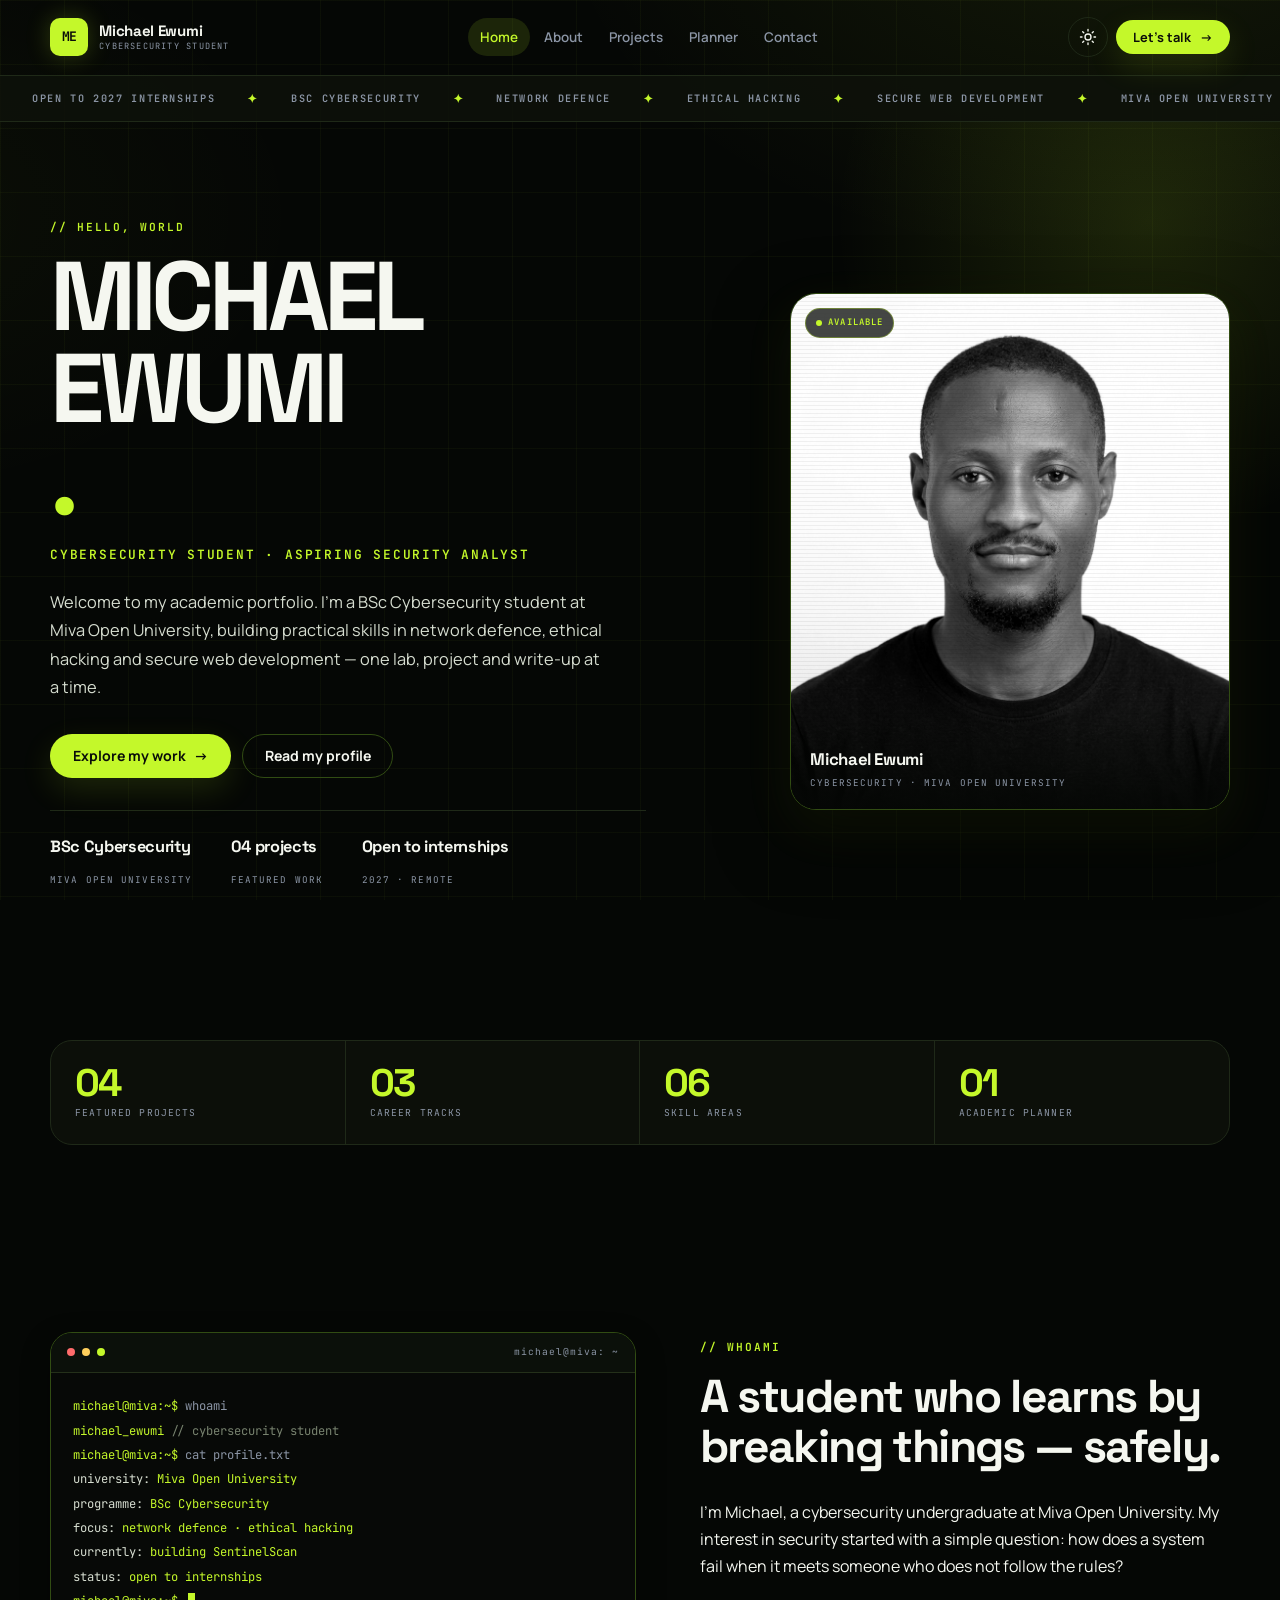
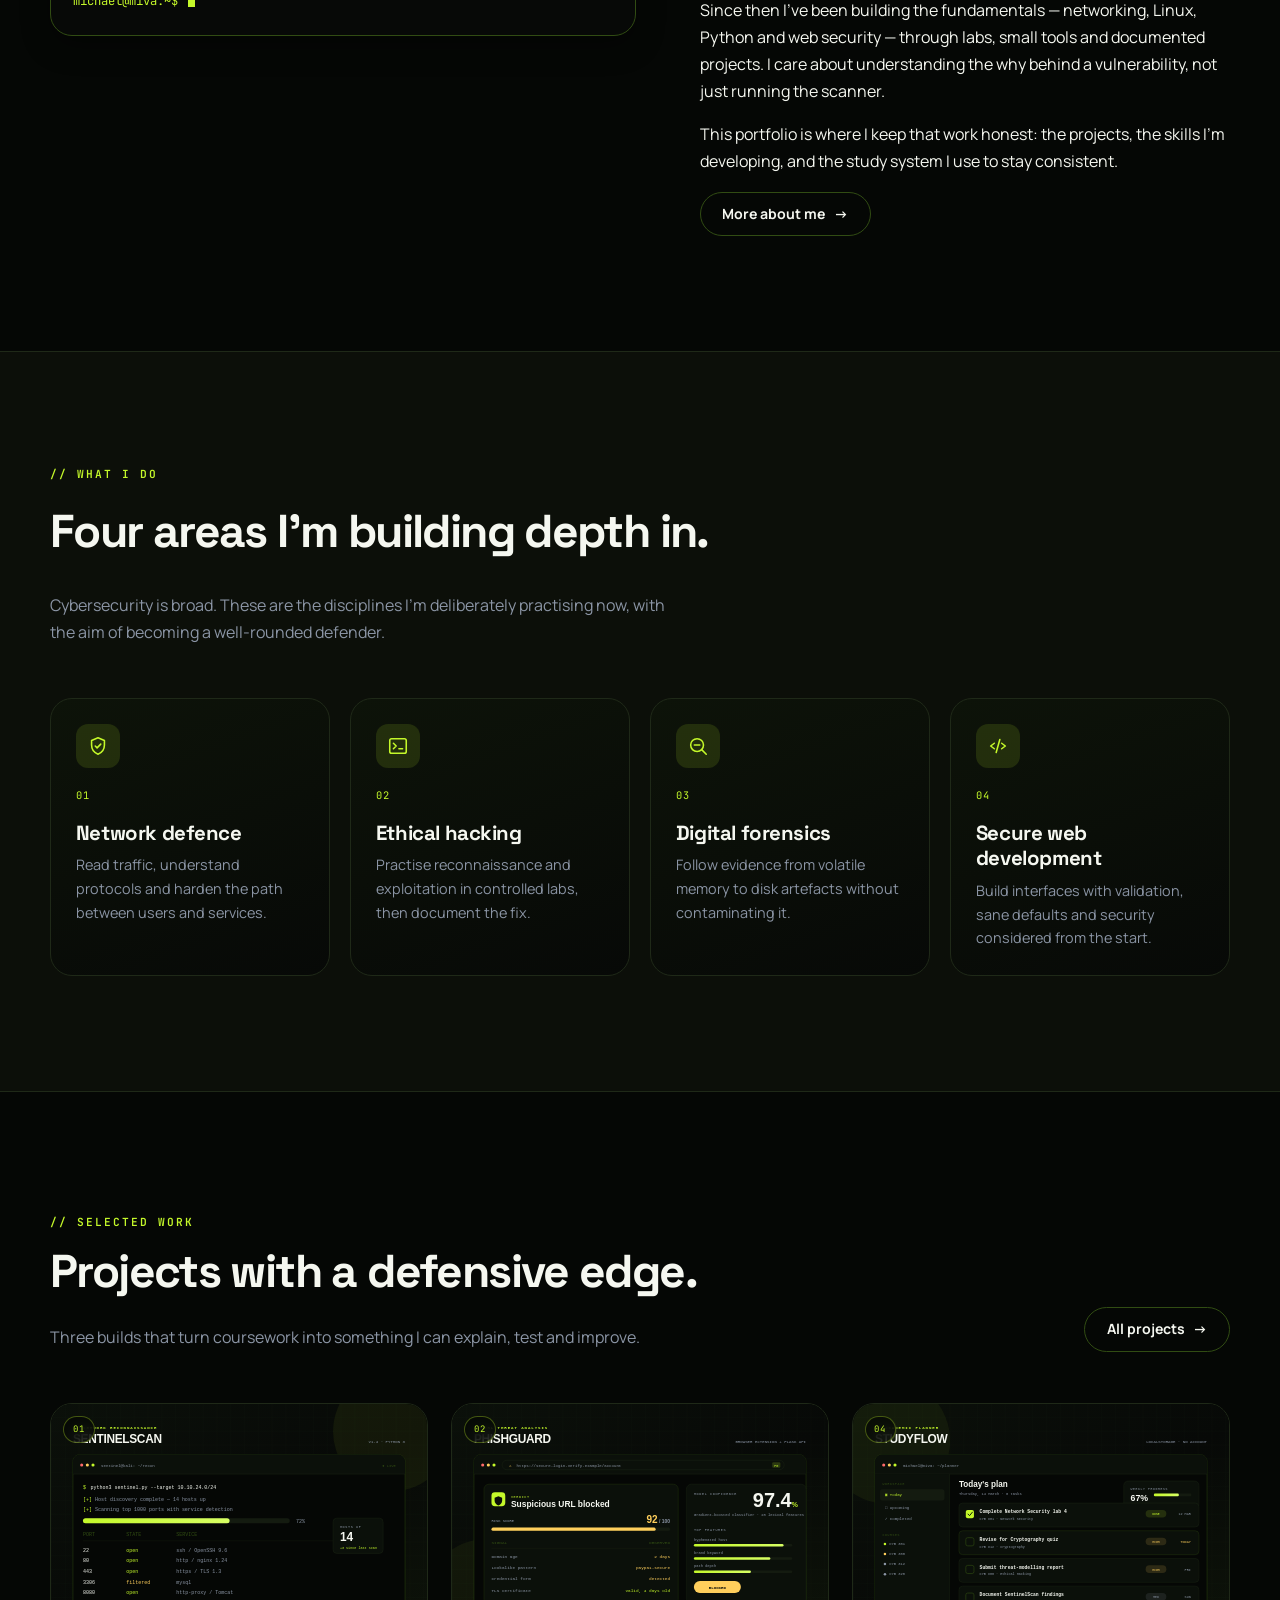
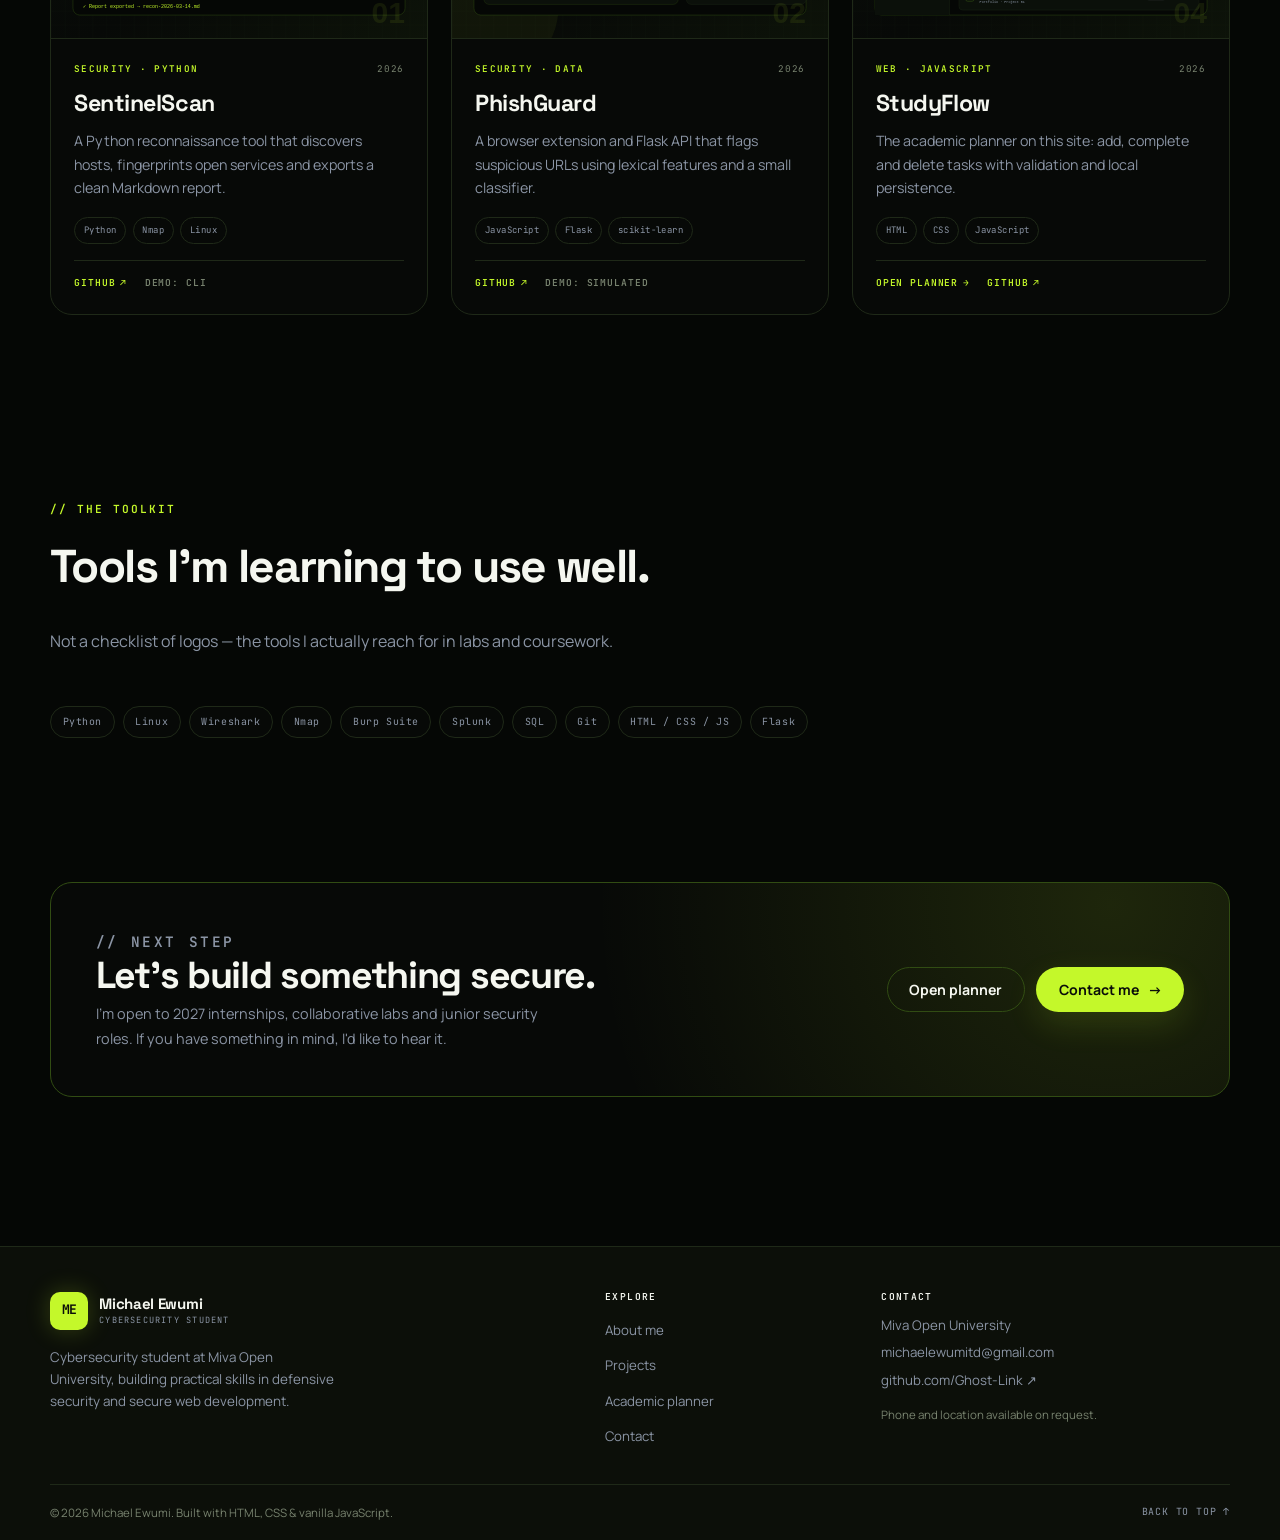
==== commit 37bd821a: "Updated portfolio content and design" ====
--- a/index.html
+++ b/index.html
@@ -281,7 +281,7 @@
                 <span class="tech">Linux</span>
               </div>
               <div class="project-links">
-                <a href="https://github.com/sudosecurity" target="_blank" rel="noopener">GitHub <span aria-hidden="true">↗</span></a>
+                <a href="https://github.com/Ghost-Link" target="_blank" rel="noopener">GitHub <span aria-hidden="true">↗</span></a>
                 <span class="link-disabled">Demo: CLI</span>
               </div>
             </div>
@@ -305,7 +305,7 @@
                 <span class="tech">scikit-learn</span>
               </div>
               <div class="project-links">
-                <a href="https://github.com/sudosecurity" target="_blank" rel="noopener">GitHub <span aria-hidden="true">↗</span></a>
+                <a href="https://github.com/Ghost-Link" target="_blank" rel="noopener">GitHub <span aria-hidden="true">↗</span></a>
                 <span class="link-disabled">Demo: simulated</span>
               </div>
             </div>
@@ -330,7 +330,7 @@
               </div>
               <div class="project-links">
                 <a href="planner.html">Open planner <span aria-hidden="true">→</span></a>
-                <a href="https://github.com/sudosecurity" target="_blank" rel="noopener">GitHub <span aria-hidden="true">↗</span></a>
+                <a href="https://github.com/Ghost-Link" target="_blank" rel="noopener">GitHub <span aria-hidden="true">↗</span></a>
               </div>
             </div>
           </article>
@@ -406,7 +406,7 @@
           <address>
             <span>Miva Open University</span>
             <a href="mailto:michaelewumitd@gmail.com">michaelewumitd@gmail.com</a>
-            <a href="https://github.com/sudosecurity" target="_blank" rel="noopener">github.com/sudosecurity <span aria-hidden="true">↗</span></a>
+            <a href="https://github.com/Ghost-Link" target="_blank" rel="noopener">github.com/Ghost-Link <span aria-hidden="true">↗</span></a>
           </address>
           <p class="footer-note">Phone and location available on request.</p>
         </div>
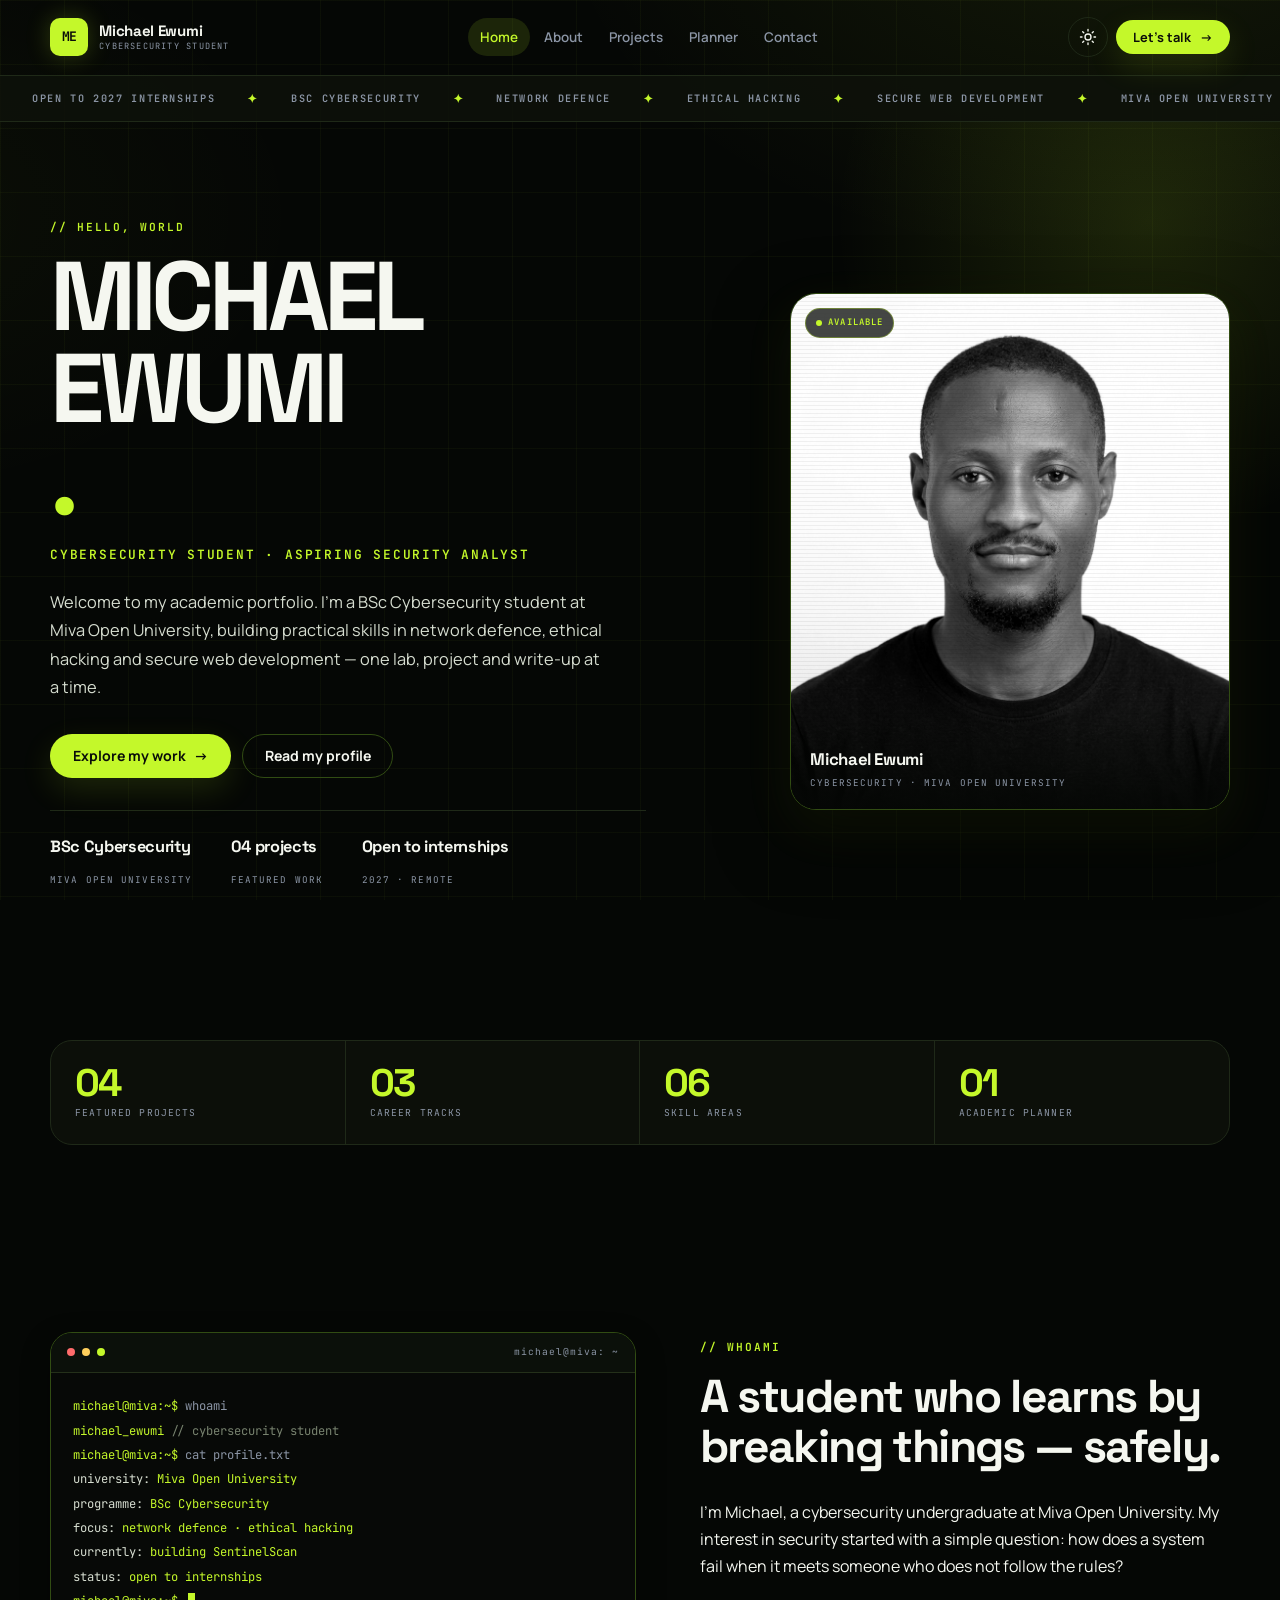
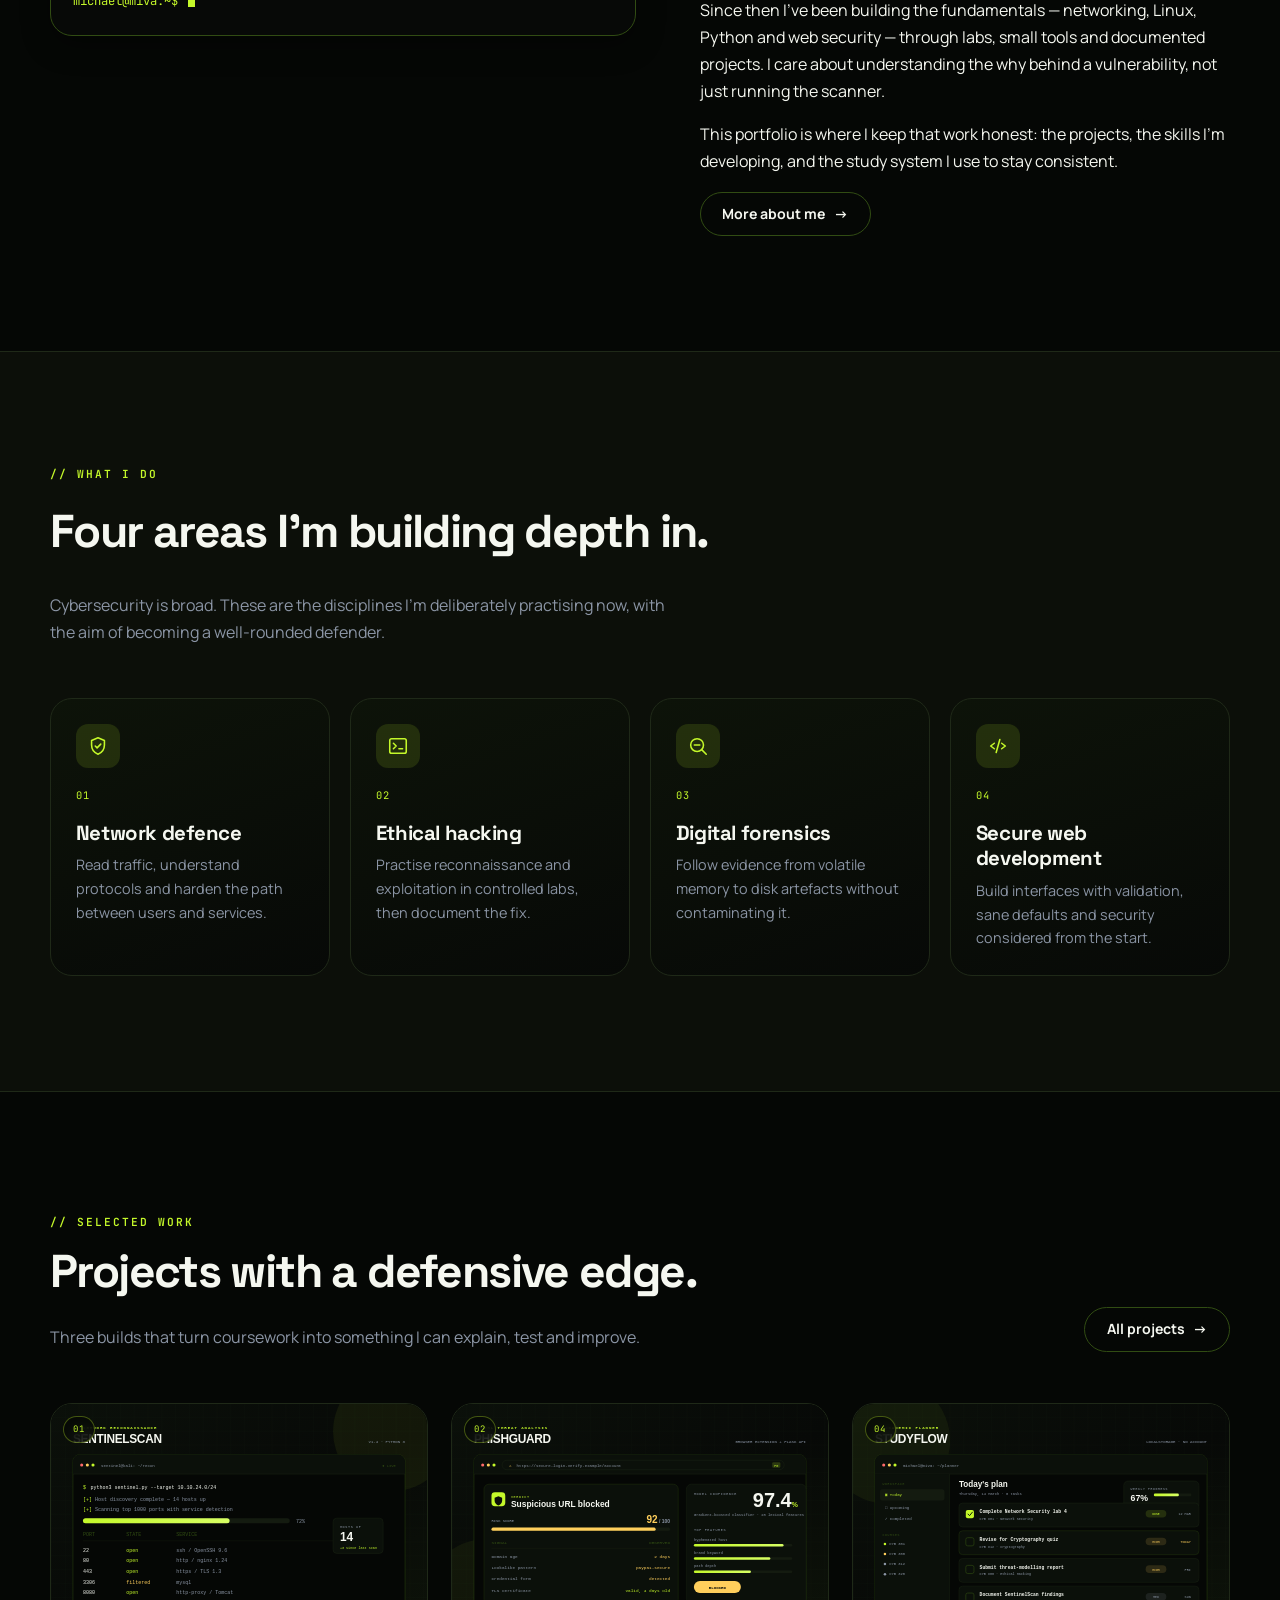
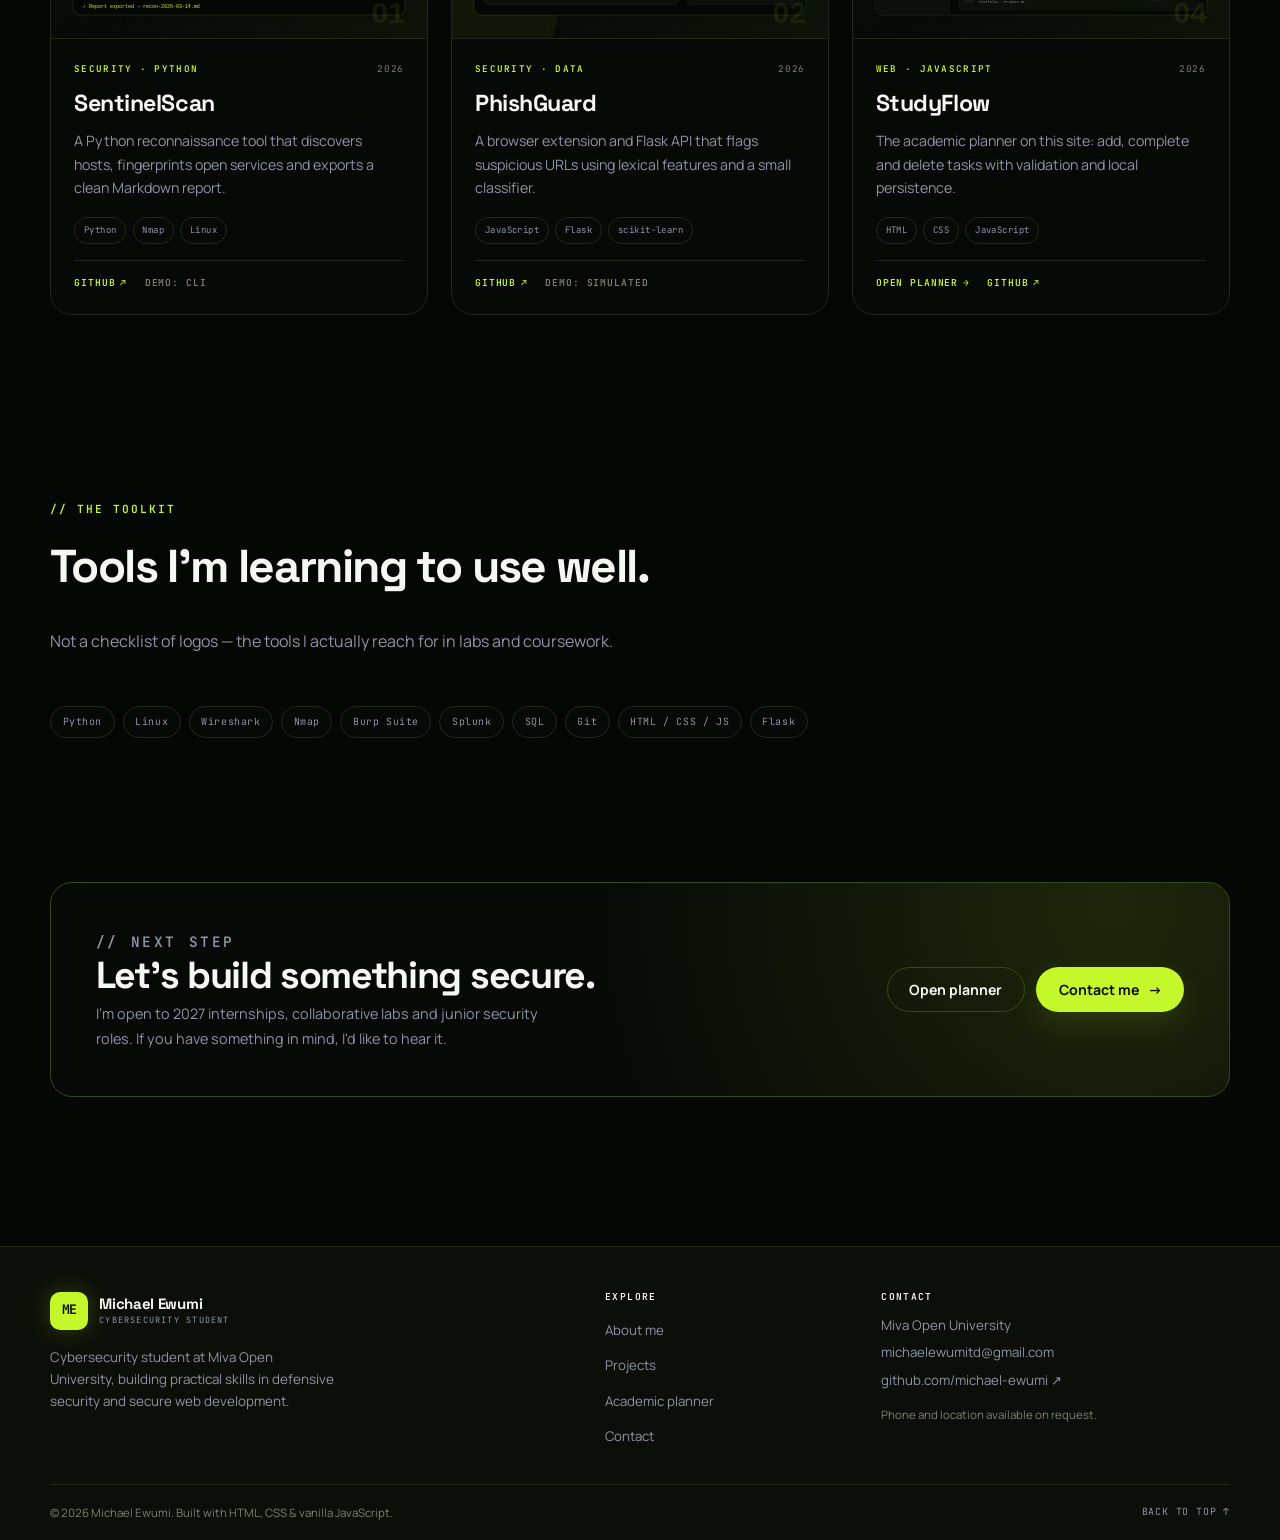
==== commit 81d05fa5: "Updated portfolio content and design" ====
--- a/index.html
+++ b/index.html
@@ -126,7 +126,7 @@
             <div class="portrait-top">
               <span class="portrait-tag"><span class="status-dot" aria-hidden="true"></span> Available</span>
             </div>
-            <img class="portrait-img" src="assets/img/portrait.jpg" alt="Placeholder portrait for Michael Ewumi. Replace this image with your own photograph." width="800" height="940">
+            <img class="portrait-img" src="assets/img/portrait.jpg" width="800" height="940">
             <div class="portrait-caption">
               <strong>Michael Ewumi</strong>
               <span>Cybersecurity · Miva Open University</span>
@@ -281,7 +281,7 @@
                 <span class="tech">Linux</span>
               </div>
               <div class="project-links">
-                <a href="https://github.com/Ghost-Link" target="_blank" rel="noopener">GitHub <span aria-hidden="true">↗</span></a>
+                <a href="https://github.com/michael-ewumi" target="_blank" rel="noopener">GitHub <span aria-hidden="true">↗</span></a>
                 <span class="link-disabled">Demo: CLI</span>
               </div>
             </div>
@@ -305,7 +305,7 @@
                 <span class="tech">scikit-learn</span>
               </div>
               <div class="project-links">
-                <a href="https://github.com/Ghost-Link" target="_blank" rel="noopener">GitHub <span aria-hidden="true">↗</span></a>
+                <a href="https://github.com/michael-ewumi" target="_blank" rel="noopener">GitHub <span aria-hidden="true">↗</span></a>
                 <span class="link-disabled">Demo: simulated</span>
               </div>
             </div>
@@ -330,7 +330,7 @@
               </div>
               <div class="project-links">
                 <a href="planner.html">Open planner <span aria-hidden="true">→</span></a>
-                <a href="https://github.com/Ghost-Link" target="_blank" rel="noopener">GitHub <span aria-hidden="true">↗</span></a>
+                <a href="https://github.com/michael-ewumi" target="_blank" rel="noopener">GitHub <span aria-hidden="true">↗</span></a>
               </div>
             </div>
           </article>
@@ -406,7 +406,7 @@
           <address>
             <span>Miva Open University</span>
             <a href="mailto:michaelewumitd@gmail.com">michaelewumitd@gmail.com</a>
-            <a href="https://github.com/Ghost-Link" target="_blank" rel="noopener">github.com/Ghost-Link <span aria-hidden="true">↗</span></a>
+            <a href="https://github.com/michael-ewumi" target="_blank" rel="noopener">github.com/michael-ewumi <span aria-hidden="true">↗</span></a>
           </address>
           <p class="footer-note">Phone and location available on request.</p>
         </div>
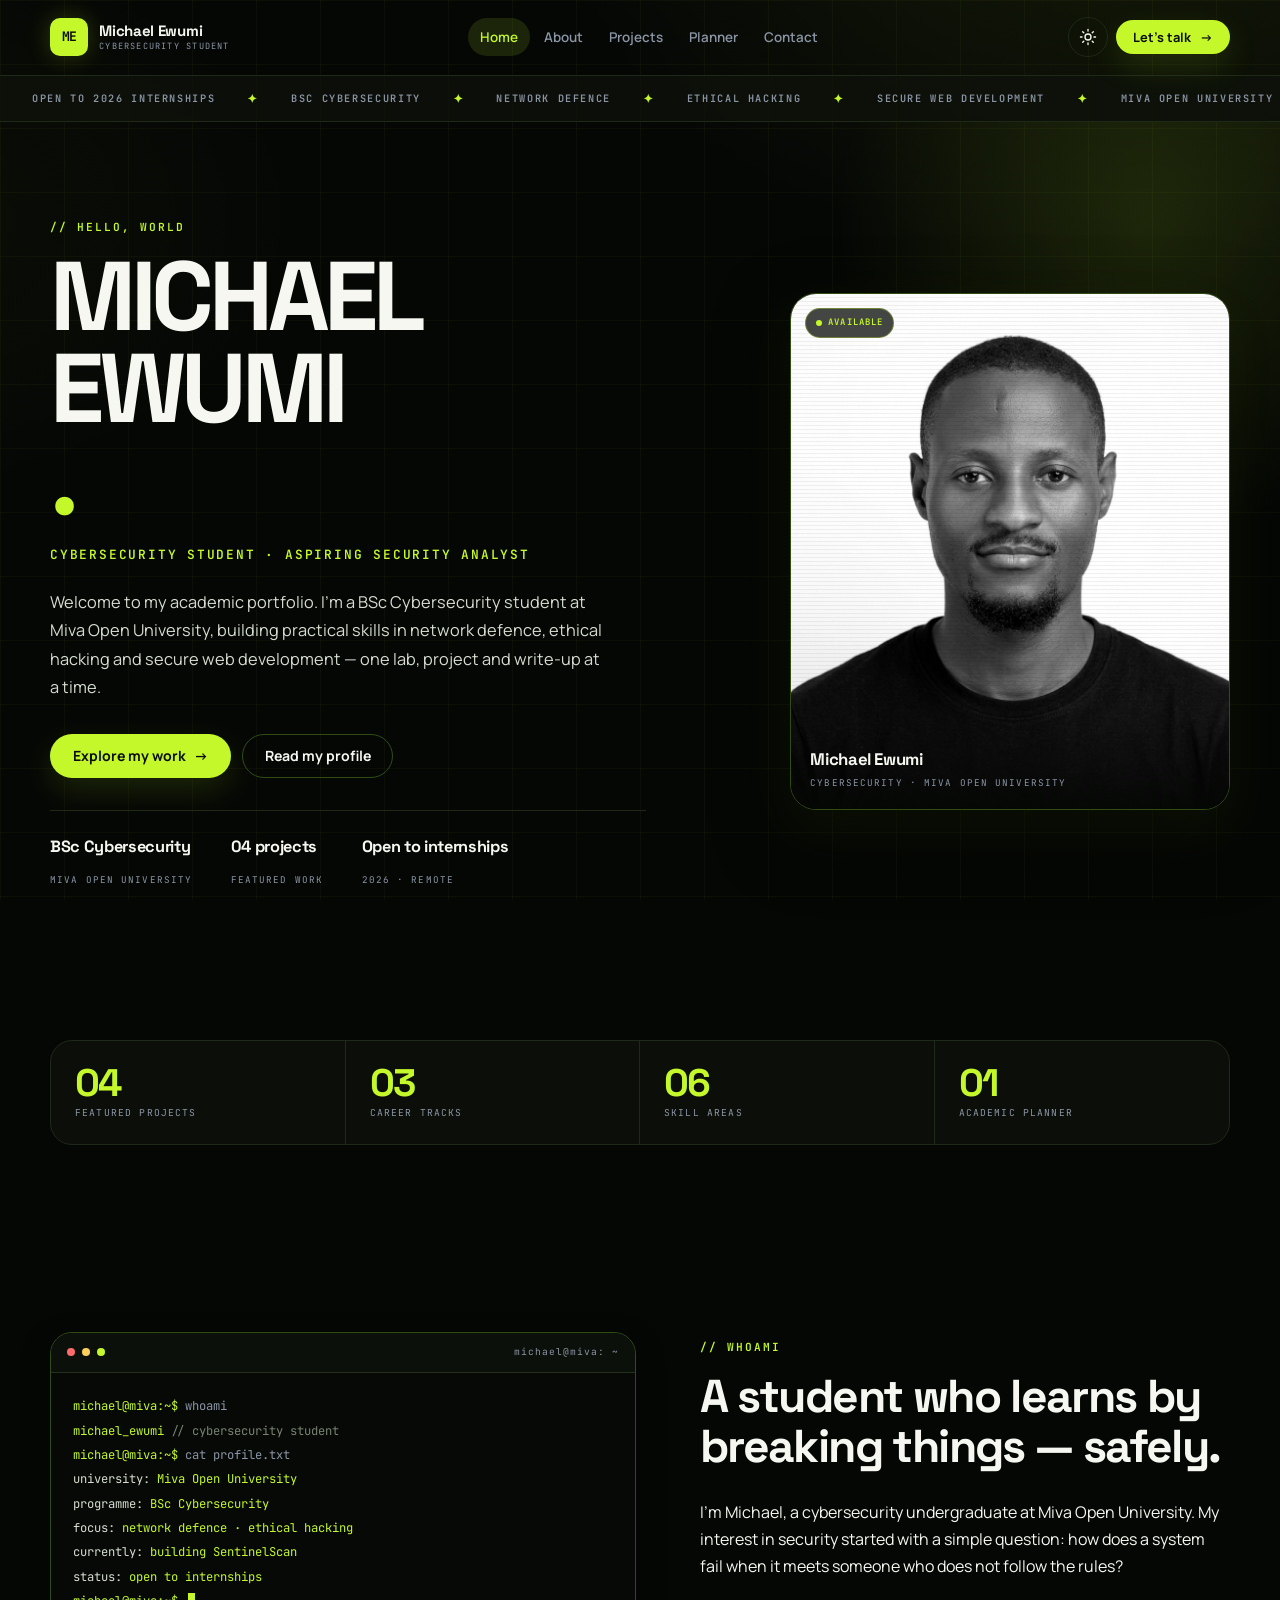
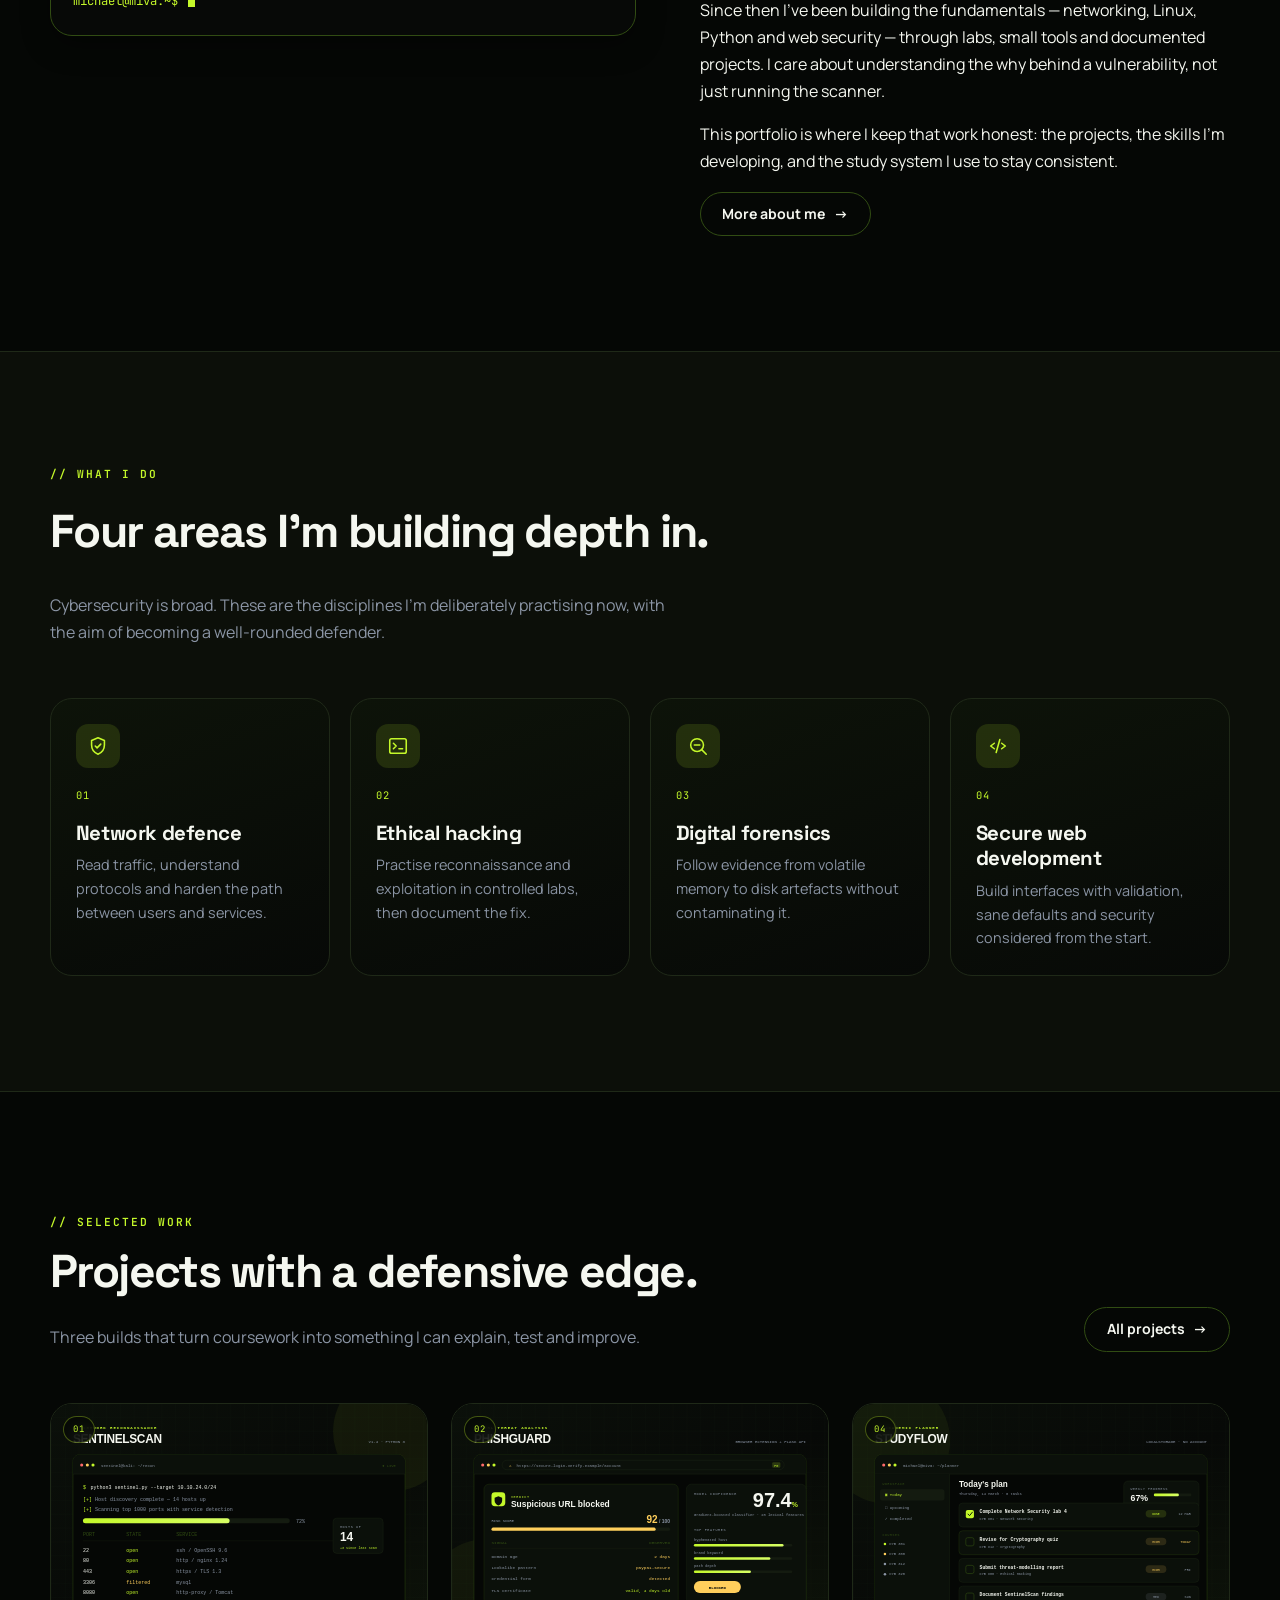
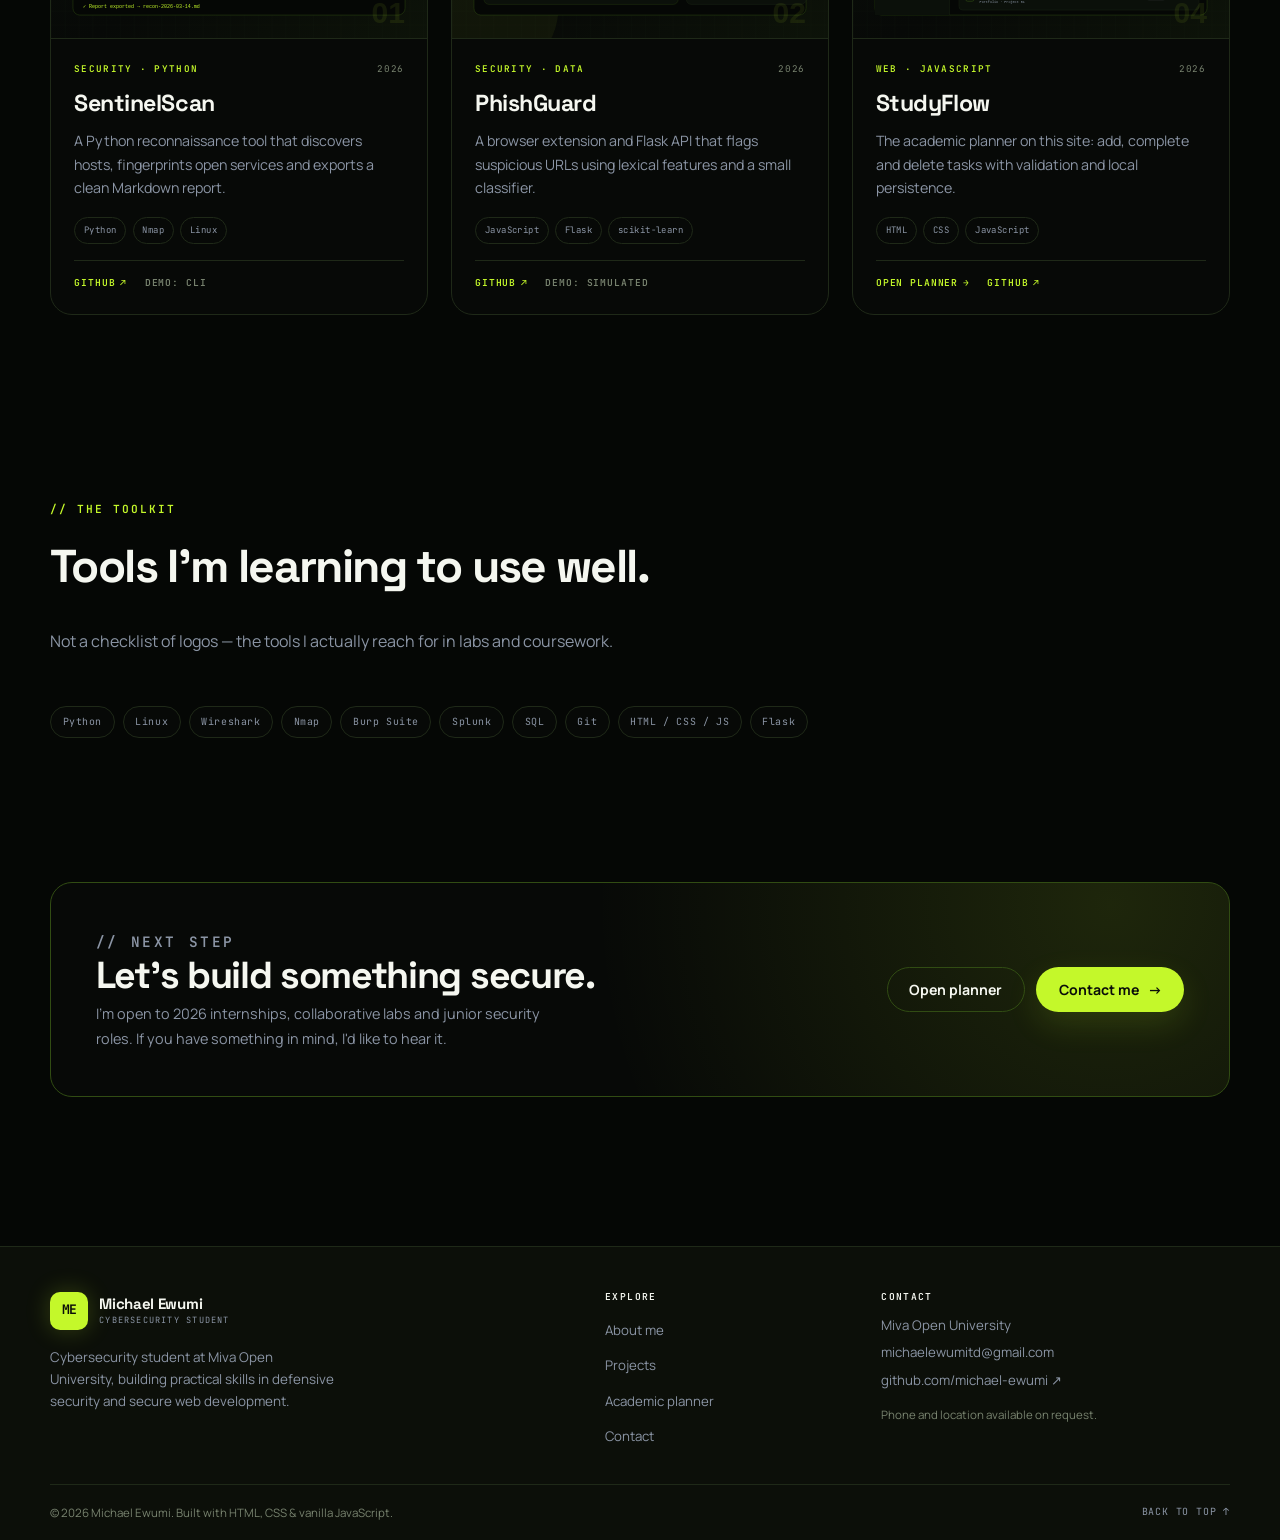
==== commit 6adf707b: "Updated portfolio portrait image" ====
--- a/index.html
+++ b/index.html
@@ -72,7 +72,7 @@
   <div class="marquee" aria-hidden="true">
     <div class="marquee-track">
       <div class="marquee-group">
-        <span class="marquee-item">Open to 2027 internships</span>
+        <span class="marquee-item">Open to 2026 internships</span>
         <span class="marquee-item">BSc Cybersecurity</span>
         <span class="marquee-item">Network defence</span>
         <span class="marquee-item">Ethical hacking</span>
@@ -80,7 +80,7 @@
         <span class="marquee-item">Miva Open University</span>
       </div>
       <div class="marquee-group">
-        <span class="marquee-item">Open to 2027 internships</span>
+        <span class="marquee-item">Open to 2026 internships</span>
         <span class="marquee-item">BSc Cybersecurity</span>
         <span class="marquee-item">Network defence</span>
         <span class="marquee-item">Ethical hacking</span>
@@ -116,7 +116,7 @@
             </div>
             <div class="stat">
               <strong>Open to internships</strong>
-              <span>2027 · Remote</span>
+              <span>2026 · Remote</span>
             </div>
           </div>
         </div>
@@ -366,7 +366,7 @@
           <div>
             <p class="eyebrow">// NEXT STEP</p>
             <h2 id="next-title">Let's build something secure.</h2>
-            <p>I'm open to 2027 internships, collaborative labs and junior security roles. If you have something in mind, I'd like to hear it.</p>
+            <p>I'm open to 2026 internships, collaborative labs and junior security roles. If you have something in mind, I'd like to hear it.</p>
           </div>
           <div class="cta-actions">
             <a class="btn btn-ghost" href="planner.html">Open planner</a>
